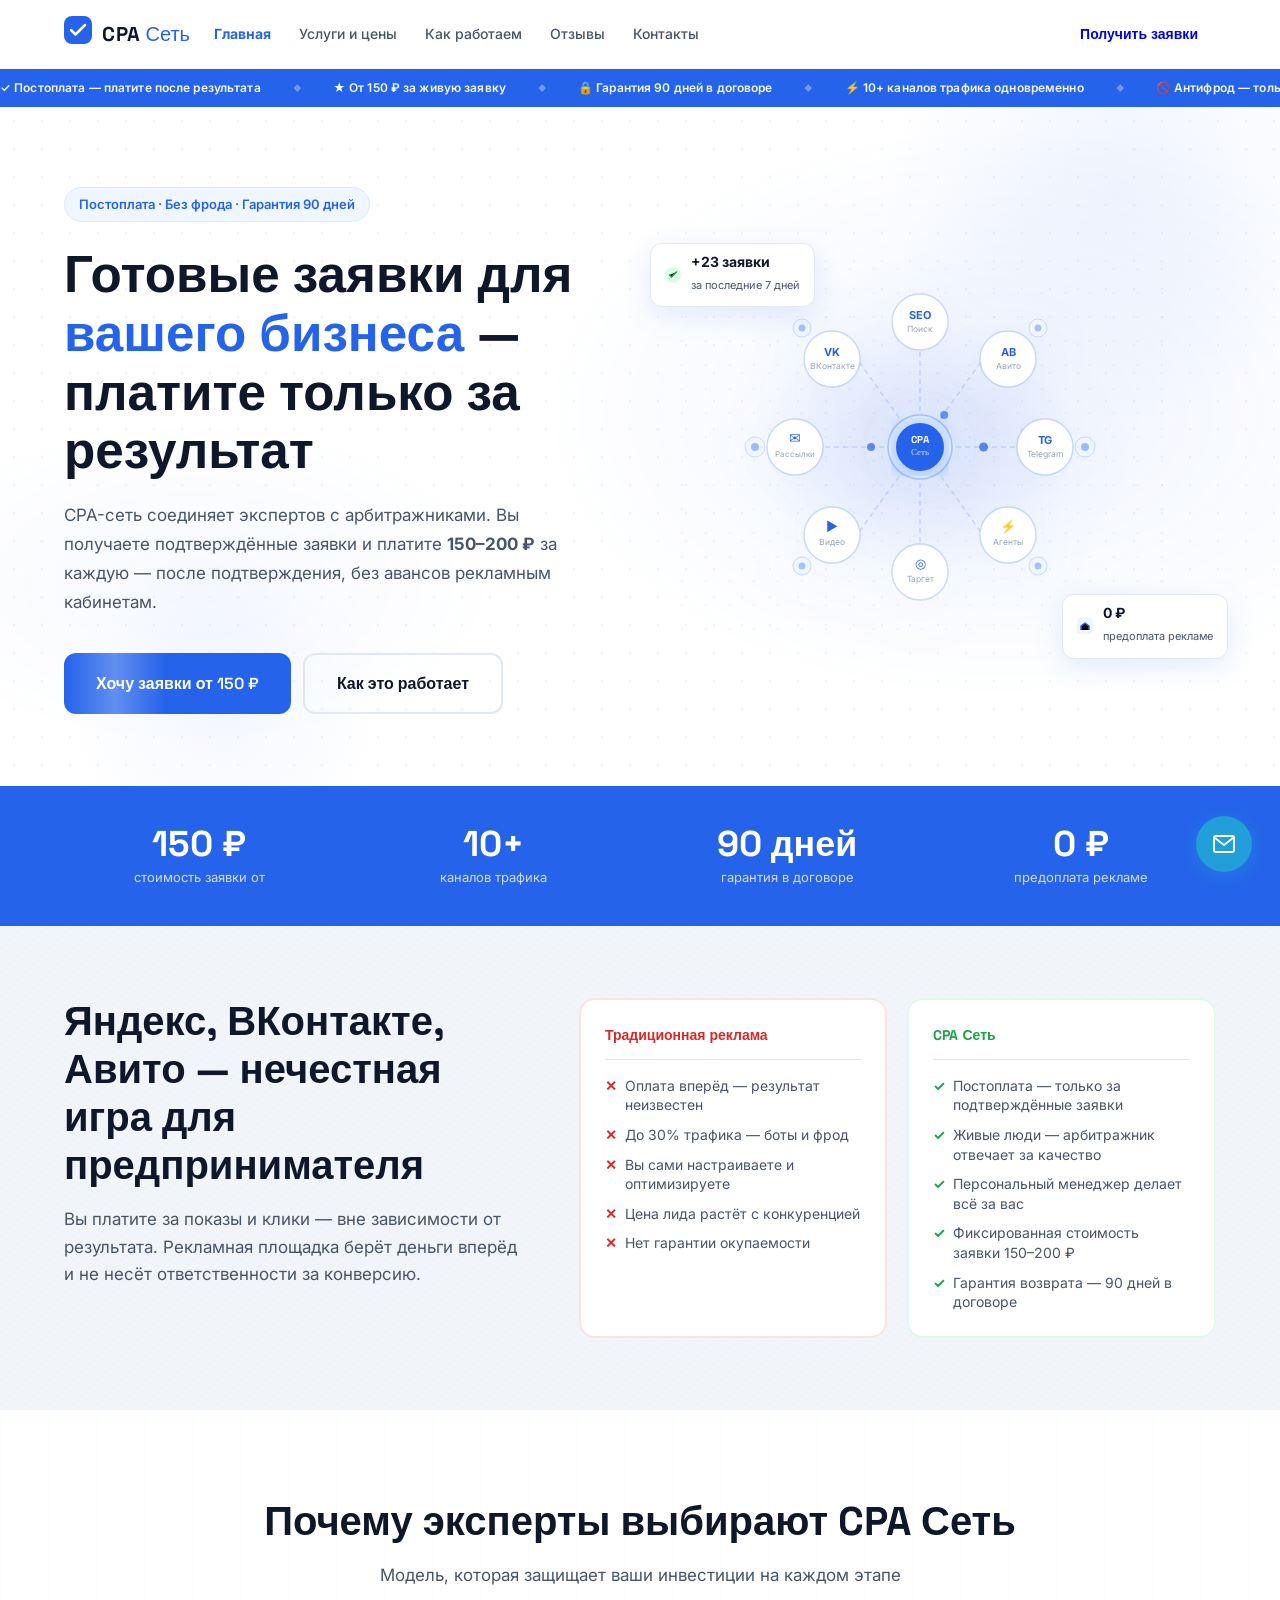
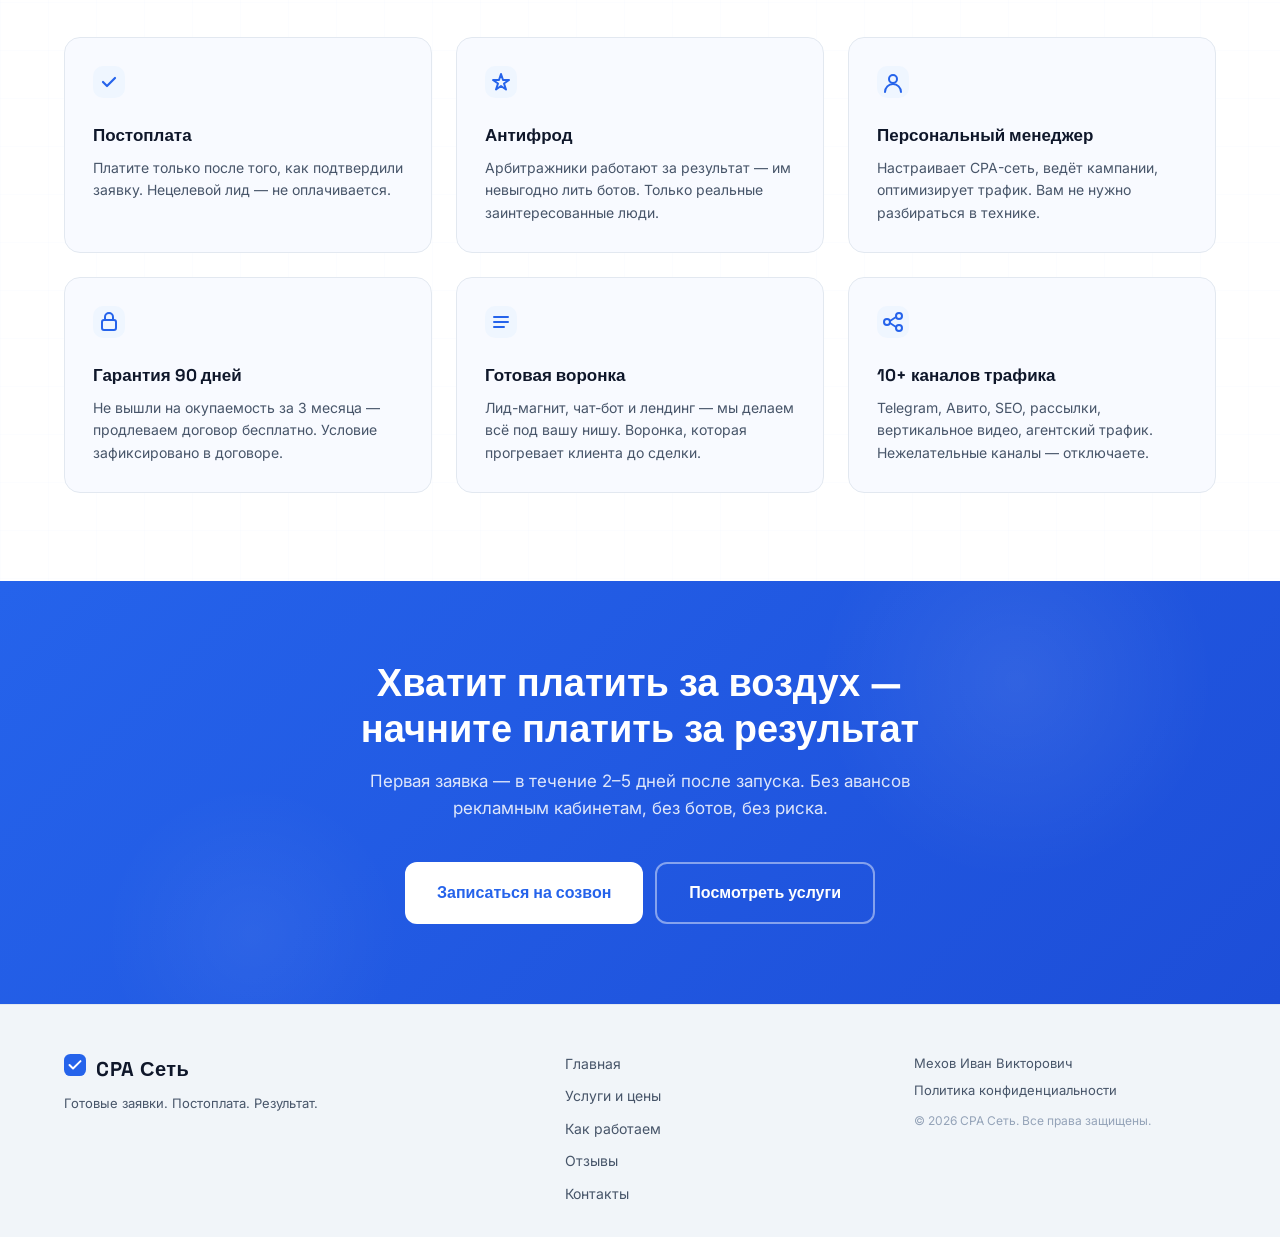
==== index.html @ 2f2e08d2 "Initial commit: mekhov-cpa landing page Co-Authored-By: Claude Sonnet 5 <noreply@anthropic.com>" ====
<!DOCTYPE html>
<html lang="ru">
<head>
  <meta charset="UTF-8">
  <meta name="viewport" content="width=device-width, initial-scale=1.0">
  <title>CPA Сеть — готовые заявки для экспертов. Постоплата</title>
  <meta name="description" content="CPA-сеть для экспертов-предпринимателей. Готовые заявки от 150 ₽, постоплата, гарантия 90 дней. Без авансов рекламным кабинетам, без ботов.">
  <link rel="preconnect" href="https://fonts.googleapis.com">
  <link rel="preconnect" href="https://fonts.gstatic.com" crossorigin>
  <link href="https://fonts.googleapis.com/css2?family=Inter:wght@400;500;600;700;800&family=Space+Grotesk:wght@500;600;700;800&display=swap" rel="stylesheet">
  <link rel="stylesheet" href="styles.css">
</head>
<body>

<!-- ===== HEADER ===== -->
<header class="header" id="header">
  <div class="container header__inner">
    <a href="index.html" class="logo">
      <span class="logo__icon">
        <svg width="28" height="28" viewBox="0 0 28 28" fill="none"><rect width="28" height="28" rx="8" fill="#2563EB"/><path d="M7 14l4.5 4.5L21 9" stroke="#fff" stroke-width="2.5" stroke-linecap="round" stroke-linejoin="round"/></svg>
      </span>
      <span class="logo__text">CPA<span class="logo__suffix"> Сеть</span></span>
    </a>
    <nav class="nav" id="nav">
      <a href="index.html" aria-current="page">Главная</a>
      <a href="services.html">Услуги и цены</a>
      <a href="how.html">Как работаем</a>
      <a href="reviews.html">Отзывы</a>
      <a href="contact.html">Контакты</a>
    </nav>
    <div class="header__right">
      <a href="contact.html" class="btn btn--sm">Получить заявки</a>
    </div>
    <button class="burger" id="burger" aria-label="Меню">
      <span></span><span></span><span></span>
    </button>
  </div>
</header>

<!-- ===== TICKER ===== -->
<div class="ticker-wrap" aria-hidden="true">
  <div class="ticker-track">
    <div class="ticker-items" id="tickerItems">
      <span>✓&nbsp;Постоплата — платите после результата</span>
      <span class="ticker-dot">◆</span>
      <span>★&nbsp;От 150 ₽ за живую заявку</span>
      <span class="ticker-dot">◆</span>
      <span>🔒&nbsp;Гарантия 90 дней в договоре</span>
      <span class="ticker-dot">◆</span>
      <span>⚡&nbsp;10+ каналов трафика одновременно</span>
      <span class="ticker-dot">◆</span>
      <span>🚫&nbsp;Антифрод — только живые люди</span>
      <span class="ticker-dot">◆</span>
      <span>📊&nbsp;Встроенная CRM-система</span>
      <span class="ticker-dot">◆</span>
      <span>👤&nbsp;Персональный менеджер включён</span>
      <span class="ticker-dot">◆</span>
      <span>✓&nbsp;Постоплата — платите после результата</span>
      <span class="ticker-dot">◆</span>
      <span>★&nbsp;От 150 ₽ за живую заявку</span>
      <span class="ticker-dot">◆</span>
      <span>🔒&nbsp;Гарантия 90 дней в договоре</span>
      <span class="ticker-dot">◆</span>
      <span>⚡&nbsp;10+ каналов трафика одновременно</span>
      <span class="ticker-dot">◆</span>
      <span>🚫&nbsp;Антифрод — только живые люди</span>
      <span class="ticker-dot">◆</span>
      <span>📊&nbsp;Встроенная CRM-система</span>
      <span class="ticker-dot">◆</span>
      <span>👤&nbsp;Персональный менеджер включён</span>
      <span class="ticker-dot">◆</span>
    </div>
  </div>
</div>

<!-- ===== HERO ===== -->
<section class="hero" id="hero">
  <div class="container hero__inner">
    <div class="hero__content">
      <div class="hero__badge">Постоплата · Без фрода · Гарантия 90 дней</div>
      <h1 class="hero__title">Готовые заявки для<br><span class="accent">вашего бизнеса</span> —<br>платите только за результат</h1>
      <p class="hero__desc">CPA-сеть соединяет экспертов с арбитражниками. Вы получаете подтверждённые заявки и платите <strong>150–200 ₽</strong> за каждую — после подтверждения, без авансов рекламным кабинетам.</p>
      <div class="hero__cta">
        <a href="contact.html" class="btn btn--lg btn--primary">Хочу заявки от 150 ₽</a>
        <a href="how.html" class="btn btn--ghost btn--lg">Как это работает</a>
      </div>
    </div>

    <!-- ABSTRACT NETWORK ILLUSTRATION -->
    <div class="hero__art-wrap">
      <div class="hero-float hero-float--tl">
        <svg width="16" height="16" viewBox="0 0 16 16"><circle cx="8" cy="8" r="8" fill="#dcfce7"/><path d="M4.5 8l2 2 5-5" stroke="#16a34a" stroke-width="1.6" stroke-linecap="round" stroke-linejoin="round"/></svg>
        <div><strong>+23 заявки</strong><span>за последние 7 дней</span></div>
      </div>
      <div class="hero-float hero-float--br">
        <svg width="16" height="16" viewBox="0 0 16 16"><rect width="16" height="16" rx="4" fill="#eff6ff"/><path d="M4 12V8l4-3 4 3v4" stroke="#2563EB" stroke-width="1.5" stroke-linejoin="round"/></svg>
        <div><strong>0 ₽</strong><span>предоплата рекламе</span></div>
      </div>
      <!-- Network SVG -->
      <svg class="art-network" viewBox="0 0 500 380" fill="none" xmlns="http://www.w3.org/2000/svg">
        <defs>
          <pattern id="dotgrid" x="0" y="0" width="24" height="24" patternUnits="userSpaceOnUse">
            <circle cx="12" cy="12" r="1.1" fill="#2563EB" fill-opacity="0.07"/>
          </pattern>
          <radialGradient id="hubglow" cx="50%" cy="50%" r="50%">
            <stop offset="0%" stop-color="#2563EB" stop-opacity="0.13"/>
            <stop offset="100%" stop-color="#2563EB" stop-opacity="0"/>
          </radialGradient>
          <filter id="shadow-hub">
            <feDropShadow dx="0" dy="4" stdDeviation="12" flood-color="#2563EB" flood-opacity="0.35"/>
          </filter>
        </defs>

        <!-- Background dot grid -->
        <rect width="500" height="380" fill="url(#dotgrid)"/>

        <!-- Glow blob behind hub -->
        <ellipse cx="250" cy="190" rx="160" ry="130" fill="url(#hubglow)"/>

        <!-- ─── OUTER FAINT DOTS (client businesses) ─── -->
        <circle cx="415" cy="190" r="10" fill="#eff6ff" stroke="#2563EB" stroke-opacity="0.2" stroke-width="1"/>
        <circle cx="415" cy="190" r="4" fill="#2563EB" fill-opacity="0.4"/>
        <circle cx="368" cy="71" r="9" fill="#eff6ff" stroke="#2563EB" stroke-opacity="0.2" stroke-width="1"/>
        <circle cx="368" cy="71" r="3.5" fill="#2563EB" fill-opacity="0.35"/>
        <circle cx="368" cy="309" r="9" fill="#eff6ff" stroke="#2563EB" stroke-opacity="0.2" stroke-width="1"/>
        <circle cx="368" cy="309" r="3.5" fill="#2563EB" fill-opacity="0.35"/>
        <circle cx="85" cy="190" r="10" fill="#eff6ff" stroke="#2563EB" stroke-opacity="0.2" stroke-width="1"/>
        <circle cx="85" cy="190" r="4" fill="#2563EB" fill-opacity="0.4"/>
        <circle cx="132" cy="71" r="9" fill="#eff6ff" stroke="#2563EB" stroke-opacity="0.2" stroke-width="1"/>
        <circle cx="132" cy="71" r="3.5" fill="#2563EB" fill-opacity="0.35"/>
        <circle cx="132" cy="309" r="9" fill="#eff6ff" stroke="#2563EB" stroke-opacity="0.2" stroke-width="1"/>
        <circle cx="132" cy="309" r="3.5" fill="#2563EB" fill-opacity="0.35"/>

        <!-- ─── OUTER-TO-CHANNEL lines (thin, dashed) ─── -->
        <line x1="375" y1="190" x2="415" y2="190" stroke="#2563EB" stroke-opacity="0.1" stroke-width="1" stroke-dasharray="3 5"/>
        <line x1="338" y1="102" x2="368" y2="71" stroke="#2563EB" stroke-opacity="0.1" stroke-width="1" stroke-dasharray="3 5"/>
        <line x1="338" y1="278" x2="368" y2="309" stroke="#2563EB" stroke-opacity="0.1" stroke-width="1" stroke-dasharray="3 5"/>
        <line x1="125" y1="190" x2="85" y2="190" stroke="#2563EB" stroke-opacity="0.1" stroke-width="1" stroke-dasharray="3 5"/>
        <line x1="162" y1="102" x2="132" y2="71" stroke="#2563EB" stroke-opacity="0.1" stroke-width="1" stroke-dasharray="3 5"/>
        <line x1="162" y1="278" x2="132" y2="309" stroke="#2563EB" stroke-opacity="0.1" stroke-width="1" stroke-dasharray="3 5"/>

        <!-- ─── HUB-TO-CHANNEL connection lines ─── -->
        <line x1="250" y1="190" x2="345" y2="190" stroke="#2563EB" stroke-opacity="0.18" stroke-width="1.5" stroke-dasharray="5 4"/>
        <line x1="250" y1="190" x2="313" y2="102" stroke="#2563EB" stroke-opacity="0.18" stroke-width="1.5" stroke-dasharray="5 4"/>
        <line x1="250" y1="190" x2="250" y2="65" stroke="#2563EB" stroke-opacity="0.18" stroke-width="1.5" stroke-dasharray="5 4"/>
        <line x1="250" y1="190" x2="187" y2="102" stroke="#2563EB" stroke-opacity="0.18" stroke-width="1.5" stroke-dasharray="5 4"/>
        <line x1="250" y1="190" x2="155" y2="190" stroke="#2563EB" stroke-opacity="0.18" stroke-width="1.5" stroke-dasharray="5 4"/>
        <line x1="250" y1="190" x2="187" y2="278" stroke="#2563EB" stroke-opacity="0.18" stroke-width="1.5" stroke-dasharray="5 4"/>
        <line x1="250" y1="190" x2="250" y2="315" stroke="#2563EB" stroke-opacity="0.18" stroke-width="1.5" stroke-dasharray="5 4"/>
        <line x1="250" y1="190" x2="313" y2="278" stroke="#2563EB" stroke-opacity="0.18" stroke-width="1.5" stroke-dasharray="5 4"/>

        <!-- ─── CHANNEL NODES (r=28 circles) ─── -->
        <!-- Telegram (right) -->
        <circle cx="375" cy="190" r="28" fill="#fff" stroke="#2563EB" stroke-opacity="0.22" stroke-width="1.5"/>
        <text x="375" y="187" text-anchor="middle" fill="#2563EB" font-size="11" font-family="Inter" font-weight="700" letter-spacing="-0.3">TG</text>
        <text x="375" y="200" text-anchor="middle" fill="#94a3b8" font-size="8.5" font-family="Inter">Telegram</text>

        <!-- Авито (upper-right) -->
        <circle cx="338" cy="102" r="28" fill="#fff" stroke="#2563EB" stroke-opacity="0.22" stroke-width="1.5"/>
        <text x="338" y="99" text-anchor="middle" fill="#2563EB" font-size="11" font-family="Inter" font-weight="700">АВ</text>
        <text x="338" y="112" text-anchor="middle" fill="#94a3b8" font-size="8.5" font-family="Inter">Авито</text>

        <!-- SEO (top) -->
        <circle cx="250" cy="65" r="28" fill="#fff" stroke="#2563EB" stroke-opacity="0.22" stroke-width="1.5"/>
        <text x="250" y="62" text-anchor="middle" fill="#2563EB" font-size="11" font-family="Inter" font-weight="700">SEO</text>
        <text x="250" y="75" text-anchor="middle" fill="#94a3b8" font-size="8.5" font-family="Inter">Поиск</text>

        <!-- ВКонтакте (upper-left) -->
        <circle cx="162" cy="102" r="28" fill="#fff" stroke="#2563EB" stroke-opacity="0.22" stroke-width="1.5"/>
        <text x="162" y="99" text-anchor="middle" fill="#2563EB" font-size="11" font-family="Inter" font-weight="700">VK</text>
        <text x="162" y="112" text-anchor="middle" fill="#94a3b8" font-size="8.5" font-family="Inter">ВКонтакте</text>

        <!-- Рассылки (left) -->
        <circle cx="125" cy="190" r="28" fill="#fff" stroke="#2563EB" stroke-opacity="0.22" stroke-width="1.5"/>
        <text x="125" y="186" text-anchor="middle" fill="#2563EB" font-size="14" font-family="Inter">✉</text>
        <text x="125" y="200" text-anchor="middle" fill="#94a3b8" font-size="8" font-family="Inter">Рассылки</text>

        <!-- Видео (lower-left) -->
        <circle cx="162" cy="278" r="28" fill="#fff" stroke="#2563EB" stroke-opacity="0.22" stroke-width="1.5"/>
        <text x="162" y="274" text-anchor="middle" fill="#2563EB" font-size="13" font-family="Inter">▶</text>
        <text x="162" y="288" text-anchor="middle" fill="#94a3b8" font-size="8.5" font-family="Inter">Видео</text>

        <!-- Таргет (bottom) -->
        <circle cx="250" cy="315" r="28" fill="#fff" stroke="#2563EB" stroke-opacity="0.22" stroke-width="1.5"/>
        <text x="250" y="311" text-anchor="middle" fill="#2563EB" font-size="13" font-family="Inter">◎</text>
        <text x="250" y="325" text-anchor="middle" fill="#94a3b8" font-size="8.5" font-family="Inter">Таргет</text>

        <!-- Агенты (lower-right) -->
        <circle cx="338" cy="278" r="28" fill="#fff" stroke="#2563EB" stroke-opacity="0.22" stroke-width="1.5"/>
        <text x="338" y="274" text-anchor="middle" fill="#2563EB" font-size="13" font-family="Inter">⚡</text>
        <text x="338" y="288" text-anchor="middle" fill="#94a3b8" font-size="8.5" font-family="Inter">Агенты</text>

        <!-- ─── ANIMATED FLOW DOTS ─── -->
        <circle r="4.5" fill="#2563EB" fill-opacity="0.75">
          <animateMotion dur="3s" repeatCount="indefinite" path="M250,190 L347,190"/>
        </circle>
        <circle r="4" fill="#2563EB" fill-opacity="0.65">
          <animateMotion dur="3.4s" repeatCount="indefinite" begin="0.7s" path="M250,190 L315,104"/>
        </circle>
        <circle r="4" fill="#2563EB" fill-opacity="0.6">
          <animateMotion dur="2.8s" repeatCount="indefinite" begin="1.4s" path="M250,190 L250,67"/>
        </circle>
        <circle r="4" fill="#2563EB" fill-opacity="0.7">
          <animateMotion dur="3.1s" repeatCount="indefinite" begin="0.4s" path="M250,190 L153,190"/>
        </circle>
        <circle r="4" fill="#2563EB" fill-opacity="0.65">
          <animateMotion dur="3.6s" repeatCount="indefinite" begin="1.9s" path="M250,190 L315,276"/>
        </circle>

        <!-- ─── CENTER HUB with pulse rings ─── -->
        <circle cx="250" cy="190" r="58" fill="none" stroke="#2563EB" stroke-opacity="0.05" stroke-width="1.5">
          <animate attributeName="r" values="58;72;58" dur="3.5s" repeatCount="indefinite"/>
          <animate attributeName="stroke-opacity" values="0.05;0;0.05" dur="3.5s" repeatCount="indefinite"/>
        </circle>
        <circle cx="250" cy="190" r="44" fill="none" stroke="#2563EB" stroke-opacity="0.09" stroke-width="1.5">
          <animate attributeName="r" values="44;58;44" dur="3.5s" begin="0.5s" repeatCount="indefinite"/>
          <animate attributeName="stroke-opacity" values="0.09;0;0.09" dur="3.5s" begin="0.5s" repeatCount="indefinite"/>
        </circle>
        <circle cx="250" cy="190" r="32" fill="#dbeafe" stroke="#2563EB" stroke-opacity="0.3" stroke-width="1.5"/>
        <circle cx="250" cy="190" r="24" fill="#2563EB" filter="url(#shadow-hub)"/>
        <text x="250" y="186" text-anchor="middle" fill="#fff" font-size="10" font-family="Space Grotesk" font-weight="800" letter-spacing="0.3">CPA</text>
        <text x="250" y="198" text-anchor="middle" fill="rgba(255,255,255,0.82)" font-size="9" font-family="Space Grotesk">Сеть</text>
      </svg>
    </div>
  </div>
</section>

<!-- ===== METRICS BAR ===== -->
<div class="metrics-bar">
  <div class="container metrics-bar__grid">
    <div class="metrics-bar__item">
      <div class="metrics-bar__num"><span data-target="150">0</span> ₽</div>
      <div class="metrics-bar__label">стоимость заявки от</div>
    </div>
    <div class="metrics-bar__item">
      <div class="metrics-bar__num"><span data-target="10">0</span>+</div>
      <div class="metrics-bar__label">каналов трафика</div>
    </div>
    <div class="metrics-bar__item">
      <div class="metrics-bar__num"><span data-target="90">0</span> дней</div>
      <div class="metrics-bar__label">гарантия в договоре</div>
    </div>
    <div class="metrics-bar__item">
      <div class="metrics-bar__num">0 ₽</div>
      <div class="metrics-bar__label">предоплата рекламе</div>
    </div>
  </div>
</div>

<!-- ===== ПРОБЛЕМА ===== -->
<section class="problem">
  <div class="container">
    <div class="problem__inner">
      <div class="problem__left">
        <h2 class="section-title">Яндекс, ВКонтакте, Авито — нечестная игра для предпринимателя</h2>
        <p class="section-sub">Вы платите за показы и клики — вне зависимости от результата. Рекламная площадка берёт деньги вперёд и не несёт ответственности за конверсию.</p>
      </div>
      <div class="problem__cards">
        <div class="problem-card problem-card--bad">
          <div class="problem-card__label">Традиционная реклама</div>
          <ul class="problem-list">
            <li><span class="x">✕</span> Оплата вперёд — результат неизвестен</li>
            <li><span class="x">✕</span> До 30% трафика — боты и фрод</li>
            <li><span class="x">✕</span> Вы сами настраиваете и оптимизируете</li>
            <li><span class="x">✕</span> Цена лида растёт с конкуренцией</li>
            <li><span class="x">✕</span> Нет гарантии окупаемости</li>
          </ul>
        </div>
        <div class="problem-card problem-card--good">
          <div class="problem-card__label">CPA Сеть</div>
          <ul class="problem-list">
            <li><span class="check">✓</span> Постоплата — только за подтверждённые заявки</li>
            <li><span class="check">✓</span> Живые люди — арбитражник отвечает за качество</li>
            <li><span class="check">✓</span> Персональный менеджер делает всё за вас</li>
            <li><span class="check">✓</span> Фиксированная стоимость заявки 150–200 ₽</li>
            <li><span class="check">✓</span> Гарантия возврата — 90 дней в договоре</li>
          </ul>
        </div>
      </div>
    </div>
  </div>
</section>

<!-- ===== ПРЕИМУЩЕСТВА ===== -->
<section class="advantages" id="advantages">
  <div class="container">
    <h2 class="section-title section-title--center">Почему эксперты выбирают CPA Сеть</h2>
    <p class="section-sub section-sub--center">Модель, которая защищает ваши инвестиции на каждом этапе</p>
    <div class="adv-grid">
      <div class="adv">
        <div class="adv__icon"><svg width="32" height="32" viewBox="0 0 32 32" fill="none"><rect width="32" height="32" rx="10" fill="#eff6ff"/><path d="M10 16l4 4 8-8" stroke="#2563EB" stroke-width="2.2" stroke-linecap="round" stroke-linejoin="round"/></svg></div>
        <h3 class="adv__title">Постоплата</h3>
        <p class="adv__desc">Платите только после того, как подтвердили заявку. Нецелевой лид — не оплачивается.</p>
      </div>
      <div class="adv">
        <div class="adv__icon"><svg width="32" height="32" viewBox="0 0 32 32" fill="none"><rect width="32" height="32" rx="10" fill="#eff6ff"/><path d="M16 8l2 6h6l-5 3.5 2 6L16 20l-5 3.5 2-6L8 14h6l2-6z" stroke="#2563EB" stroke-width="2" stroke-linejoin="round"/></svg></div>
        <h3 class="adv__title">Антифрод</h3>
        <p class="adv__desc">Арбитражники работают за результат — им невыгодно лить ботов. Только реальные заинтересованные люди.</p>
      </div>
      <div class="adv">
        <div class="adv__icon"><svg width="32" height="32" viewBox="0 0 32 32" fill="none"><rect width="32" height="32" rx="10" fill="#eff6ff"/><circle cx="16" cy="13" r="4" stroke="#2563EB" stroke-width="2"/><path d="M8 26c0-4.4 3.6-8 8-8s8 3.6 8 8" stroke="#2563EB" stroke-width="2" stroke-linecap="round"/></svg></div>
        <h3 class="adv__title">Персональный менеджер</h3>
        <p class="adv__desc">Настраивает CPA-сеть, ведёт кампании, оптимизирует трафик. Вам не нужно разбираться в технике.</p>
      </div>
      <div class="adv">
        <div class="adv__icon"><svg width="32" height="32" viewBox="0 0 32 32" fill="none"><rect width="32" height="32" rx="10" fill="#eff6ff"/><rect x="9" y="14" width="14" height="10" rx="2" stroke="#2563EB" stroke-width="2"/><path d="M12 14v-3a4 4 0 018 0v3" stroke="#2563EB" stroke-width="2" stroke-linecap="round"/></svg></div>
        <h3 class="adv__title">Гарантия 90 дней</h3>
        <p class="adv__desc">Не вышли на окупаемость за 3 месяца — продлеваем договор бесплатно. Условие зафиксировано в договоре.</p>
      </div>
      <div class="adv">
        <div class="adv__icon"><svg width="32" height="32" viewBox="0 0 32 32" fill="none"><rect width="32" height="32" rx="10" fill="#eff6ff"/><path d="M9 16h14M9 11h14M9 21h10" stroke="#2563EB" stroke-width="2" stroke-linecap="round"/></svg></div>
        <h3 class="adv__title">Готовая воронка</h3>
        <p class="adv__desc">Лид-магнит, чат-бот и лендинг — мы делаем всё под вашу нишу. Воронка, которая прогревает клиента до сделки.</p>
      </div>
      <div class="adv">
        <div class="adv__icon"><svg width="32" height="32" viewBox="0 0 32 32" fill="none"><rect width="32" height="32" rx="10" fill="#eff6ff"/><circle cx="10" cy="16" r="3" stroke="#2563EB" stroke-width="2"/><circle cx="22" cy="10" r="3" stroke="#2563EB" stroke-width="2"/><circle cx="22" cy="22" r="3" stroke="#2563EB" stroke-width="2"/><path d="M13 15l6-4M13 17l6 4" stroke="#2563EB" stroke-width="1.8"/></svg></div>
        <h3 class="adv__title">10+ каналов трафика</h3>
        <p class="adv__desc">Telegram, Авито, SEO, рассылки, вертикальное видео, агентский трафик. Нежелательные каналы — отключаете.</p>
      </div>
    </div>
  </div>
</section>

<!-- ===== CTA BANNER ===== -->
<section class="cta-banner">
  <div class="container cta-banner__inner">
    <div class="cta-banner__title">Хватит платить за воздух —<br>начните платить за результат</div>
    <p class="cta-banner__desc">Первая заявка — в течение 2–5 дней после запуска. Без авансов рекламным кабинетам, без ботов, без риска.</p>
    <div class="cta-banner__btns">
      <a href="contact.html" class="btn btn--lg btn--white">Записаться на созвон</a>
      <a href="services.html" class="btn btn--lg btn--ghost-white">Посмотреть услуги</a>
    </div>
  </div>
</section>

<!-- ===== FOOTER ===== -->
<footer class="footer">
  <div class="container footer__inner">
    <div class="footer__logo">
      <a href="index.html" class="logo">
        <span class="logo__icon"><svg width="22" height="22" viewBox="0 0 28 28" fill="none"><rect width="28" height="28" rx="8" fill="#2563EB"/><path d="M7 14l4.5 4.5L21 9" stroke="#fff" stroke-width="2.5" stroke-linecap="round" stroke-linejoin="round"/></svg></span>
        <span class="logo__text">CPA Сеть</span>
      </a>
      <p class="footer__tagline">Готовые заявки. Постоплата. Результат.</p>
    </div>
    <nav class="footer__nav">
      <a href="index.html">Главная</a>
      <a href="services.html">Услуги и цены</a>
      <a href="how.html">Как работаем</a>
      <a href="reviews.html">Отзывы</a>
      <a href="contact.html">Контакты</a>
    </nav>
    <div class="footer__legal">
      <p>Мехов Иван Викторович</p>
      <p><a href="#">Политика конфиденциальности</a></p>
      <p class="footer__copy">© <span id="year"></span> CPA Сеть. Все права защищены.</p>
    </div>
  </div>
</footer>

<a href="mailto:mexov.i@mail.ru" class="fab" title="Написать на почту"><svg width="24" height="24" viewBox="0 0 24 24" fill="none"><path d="M2 5.5A1.5 1.5 0 013.5 4h17A1.5 1.5 0 0122 5.5v13A1.5 1.5 0 0120.5 20h-17A1.5 1.5 0 012 18.5v-13z" stroke="#fff" stroke-width="1.8" stroke-linejoin="round"/><path d="M3 6l9 7 9-7" stroke="#fff" stroke-width="1.8" stroke-linecap="round" stroke-linejoin="round"/></svg></a>

<script src="script.js"></script>
</body>
</html>
---- styles.css ----
/* ===== RESET & BASE ===== */
*, *::before, *::after { box-sizing: border-box; margin: 0; padding: 0; }
html { scroll-behavior: smooth; }
body {
  font-family: 'Inter', sans-serif;
  font-size: 16px;
  line-height: 1.6;
  color: #0f172a;
  background: #fff;
  -webkit-font-smoothing: antialiased;
  overflow-x: hidden;
}
img, svg { max-width: 100%; }

/* ===== VARIABLES ===== */
:root {
  --accent: #2563EB;
  --accent-dark: #1d4ed8;
  --accent-light: #eff6ff;
  --accent-mid: #dbeafe;
  --bg: #ffffff;
  --bg-2: #f8faff;
  --bg-3: #f1f5f9;
  --text: #0f172a;
  --text-2: #475569;
  --text-3: #94a3b8;
  --border: #e2e8f0;
  --green: #16a34a;
  --green-light: #dcfce7;
  --radius: 16px;
  --radius-sm: 10px;
  --shadow: 0 4px 24px rgba(37,99,235,0.08);
  --shadow-lg: 0 8px 40px rgba(37,99,235,0.13);
}

/* ===== CONTAINER ===== */
.container {
  width: 100%;
  max-width: 1200px;
  margin: 0 auto;
  padding: 0 24px;
}

/* ===== BUTTONS ===== */
.btn {
  display: inline-flex;
  align-items: center;
  justify-content: center;
  gap: 8px;
  padding: 12px 24px;
  border-radius: 10px;
  font-family: 'Space Grotesk', sans-serif;
  font-weight: 600;
  font-size: 15px;
  cursor: pointer;
  text-decoration: none;
  border: none;
  transition: all .18s ease;
  white-space: nowrap;
  position: relative;
  overflow: hidden;
}
.btn--primary { background: var(--accent); color: #fff; }
.btn--primary:hover { background: var(--accent-dark); transform: translateY(-1px); box-shadow: 0 4px 16px rgba(37,99,235,0.35); }
.btn--outline { background: transparent; color: var(--accent); border: 2px solid var(--accent); }
.btn--outline:hover { background: var(--accent-light); }
.btn--ghost { background: transparent; color: var(--text); border: 2px solid var(--border); }
.btn--ghost:hover { border-color: var(--accent); color: var(--accent); }
.btn--lg { padding: 16px 32px; font-size: 16px; border-radius: 12px; }
.btn--sm { padding: 9px 18px; font-size: 14px; border-radius: 8px; }
.btn--full { width: 100%; }

/* ===== SECTION TITLES ===== */
.section-title {
  font-family: 'Space Grotesk', sans-serif;
  font-weight: 700;
  font-size: clamp(26px, 3.5vw, 40px);
  line-height: 1.2;
  color: var(--text);
  margin-bottom: 16px;
}
.section-title--center { text-align: center; }
.section-sub {
  font-size: 17px;
  color: var(--text-2);
  line-height: 1.6;
  max-width: 620px;
  margin-bottom: 48px;
}
.section-sub--center { text-align: center; margin-left: auto; margin-right: auto; }
.accent { color: var(--accent); }

/* ===== REVEAL ===== */
.reveal { opacity: 0; transform: translateY(24px); transition: opacity .5s ease, transform .5s ease; }
.reveal.is-visible { opacity: 1; transform: none; }

/* ===== HEADER ===== */
.header {
  position: sticky;
  top: 0;
  z-index: 100;
  background: rgba(255,255,255,0.95);
  backdrop-filter: blur(12px);
  border-bottom: 1px solid transparent;
  transition: border-color .2s, box-shadow .2s;
}
.header.scrolled {
  border-color: var(--border);
  box-shadow: 0 2px 16px rgba(0,0,0,0.06);
}
.header__inner {
  display: flex;
  align-items: center;
  gap: 24px;
  min-width: 0;
  height: 68px;
}

/* ===== LOGO ===== */
.logo {
  display: flex;
  align-items: center;
  gap: 10px;
  text-decoration: none;
  flex-shrink: 0;
}
.logo__text {
  font-family: 'Space Grotesk', sans-serif;
  font-weight: 700;
  font-size: 20px;
  color: var(--text);
  letter-spacing: 0.5px;
}
.logo__suffix { color: var(--accent); font-weight: 500; letter-spacing: 0; }

/* ===== NAV ===== */
.nav {
  display: flex;
  align-items: center;
  gap: 28px;
  flex: 1;
}
.nav a {
  font-size: 14px;
  font-weight: 500;
  color: var(--text-2);
  text-decoration: none;
  white-space: nowrap;
  transition: color .15s;
}
.nav a:hover { color: var(--accent); }
.header__right {
  display: flex;
  align-items: center;
  gap: 16px;
  margin-left: auto;
  flex-shrink: 0;
}
.header__phone {
  font-size: 14px;
  font-weight: 600;
  color: var(--text);
  text-decoration: none;
  white-space: nowrap;
}
.header__phone:hover { color: var(--accent); }

/* ===== BURGER ===== */
.burger {
  display: none;
  flex-direction: column;
  gap: 5px;
  background: none;
  border: none;
  cursor: pointer;
  padding: 4px;
  margin-left: auto;
}
.burger span {
  display: block;
  width: 24px;
  height: 2px;
  background: var(--text);
  border-radius: 2px;
  transition: transform .2s, opacity .2s;
}
.burger.is-open span:nth-child(1) { transform: translateY(7px) rotate(45deg); }
.burger.is-open span:nth-child(2) { opacity: 0; }
.burger.is-open span:nth-child(3) { transform: translateY(-7px) rotate(-45deg); }

/* ===== HERO ===== */
.hero {
  padding: 80px 0 72px;
  background: linear-gradient(135deg, #f8faff 0%, #fff 60%);
  position: relative;
  overflow: hidden;
}
.hero__inner {
  display: grid;
  grid-template-columns: 1fr 1fr;
  gap: 60px;
  align-items: center;
}
.hero__badge {
  display: inline-block;
  padding: 6px 14px;
  background: var(--accent-light);
  border: 1px solid var(--accent-mid);
  color: var(--accent);
  font-size: 13px;
  font-weight: 600;
  border-radius: 100px;
  margin-bottom: 24px;
}
.hero__title {
  font-family: 'Space Grotesk', sans-serif;
  font-size: clamp(32px, 4vw, 52px);
  font-weight: 700;
  line-height: 1.15;
  margin-bottom: 20px;
}
.hero__desc {
  font-size: 17px;
  color: var(--text-2);
  line-height: 1.7;
  margin-bottom: 36px;
  max-width: 520px;
}
.hero__cta { display: flex; gap: 12px; flex-wrap: wrap; }

/* ===== HERO CARD ===== */
.hero__card {
  background: #fff;
  border: 1px solid var(--border);
  border-radius: var(--radius);
  padding: 32px;
  box-shadow: var(--shadow-lg);
}
.stat-grid {
  display: grid;
  grid-template-columns: 1fr 1fr;
  gap: 24px;
  margin-bottom: 28px;
  padding-bottom: 28px;
  border-bottom: 1px solid var(--border);
}
.stat__num {
  font-family: 'Space Grotesk', sans-serif;
  font-size: 32px;
  font-weight: 700;
  color: var(--accent);
  line-height: 1;
  margin-bottom: 4px;
}
.stat__label { font-size: 13px; color: var(--text-2); }
.hero__model { display: flex; flex-direction: column; gap: 12px; }
.model-row {
  display: flex;
  align-items: flex-start;
  gap: 10px;
  font-size: 14px;
  color: var(--text-2);
  line-height: 1.4;
}
.model-row svg { flex-shrink: 0; margin-top: 1px; }

/* ===== PROBLEM ===== */
.problem {
  padding: 72px 0;
  background: var(--bg-3);
}
.problem__inner {
  display: grid;
  grid-template-columns: 1fr 1.4fr;
  gap: 60px;
  align-items: start;
}
.problem__left .section-title { margin-bottom: 16px; }
.problem__cards { display: grid; grid-template-columns: 1fr 1fr; gap: 20px; }
.problem-card {
  background: #fff;
  border-radius: var(--radius);
  padding: 24px;
  border: 2px solid transparent;
}
.problem-card--bad { border-color: #fee2e2; }
.problem-card--good { border-color: var(--green-light); }
.problem-card__label {
  font-family: 'Space Grotesk', sans-serif;
  font-weight: 700;
  font-size: 14px;
  margin-bottom: 16px;
  padding-bottom: 12px;
  border-bottom: 1px solid var(--border);
}
.problem-card--bad .problem-card__label { color: #dc2626; }
.problem-card--good .problem-card__label { color: var(--green); }
.problem-list { list-style: none; display: flex; flex-direction: column; gap: 10px; }
.problem-list li { font-size: 14px; color: var(--text-2); display: flex; align-items: flex-start; gap: 8px; line-height: 1.4; }
.problem-list .x { color: #dc2626; font-weight: 700; flex-shrink: 0; }
.problem-list .check { color: var(--green); font-weight: 700; flex-shrink: 0; }

/* ===== ADVANTAGES ===== */
.advantages { padding: 88px 0; }
.adv-grid {
  display: grid;
  grid-template-columns: repeat(3, 1fr);
  gap: 24px;
}
.adv {
  background: var(--bg-2);
  border: 1px solid var(--border);
  border-radius: var(--radius);
  padding: 28px;
  transition: box-shadow .2s, transform .2s;
}
.adv:hover { box-shadow: var(--shadow); transform: translateY(-2px); }
.adv__icon { margin-bottom: 16px; }
.adv__title {
  font-family: 'Space Grotesk', sans-serif;
  font-weight: 700;
  font-size: 17px;
  margin-bottom: 8px;
}
.adv__desc { font-size: 14px; color: var(--text-2); line-height: 1.6; }

/* ===== SERVICES ===== */
.services { padding: 0 0 88px; background: var(--bg-2); }
.services .container { padding-top: 72px; }
.services-grid {
  display: grid;
  grid-template-columns: repeat(3, 1fr);
  gap: 24px;
}
.service {
  background: #fff;
  border: 1px solid var(--border);
  border-radius: var(--radius);
  padding: 32px;
  display: flex;
  flex-direction: column;
  gap: 16px;
}
.service--featured {
  border-color: var(--accent);
  box-shadow: 0 0 0 3px rgba(37,99,235,0.1);
}
.service__tag {
  display: inline-block;
  padding: 4px 12px;
  background: var(--accent-light);
  color: var(--accent);
  font-size: 12px;
  font-weight: 700;
  border-radius: 100px;
  letter-spacing: 0.05em;
  text-transform: uppercase;
}
.service__title {
  font-family: 'Space Grotesk', sans-serif;
  font-weight: 700;
  font-size: 22px;
}
.service__desc { font-size: 14px; color: var(--text-2); line-height: 1.6; }
.service__list { list-style: none; display: flex; flex-direction: column; gap: 10px; flex: 1; }
.service__list li { display: flex; align-items: flex-start; gap: 8px; font-size: 14px; color: var(--text-2); line-height: 1.4; }
.service__list svg { flex-shrink: 0; margin-top: 1px; }
.service__price {
  font-family: 'Space Grotesk', sans-serif;
  font-size: 26px;
  font-weight: 700;
  color: var(--accent);
  padding-top: 8px;
}
.service__price span { font-size: 14px; font-weight: 500; color: var(--text-2); }

/* ===== PRICE ===== */
.price { padding: 88px 0; }
.price-wrap { max-width: 860px; margin: 0 auto; }
.price-table {
  width: 100%;
  border-collapse: collapse;
  border-radius: var(--radius);
  overflow: hidden;
  box-shadow: var(--shadow);
}
.price-table thead tr { background: var(--accent); }
.price-table th {
  padding: 16px 20px;
  text-align: left;
  color: #fff;
  font-family: 'Space Grotesk', sans-serif;
  font-weight: 600;
  font-size: 14px;
}
.price-table tbody tr { border-bottom: 1px solid var(--border); background: #fff; }
.price-table tbody tr:last-child { border: none; }
.price-table td { padding: 14px 20px; font-size: 14px; color: var(--text-2); }
.price-table td:first-child { color: var(--text); }
.price-val { font-weight: 700; color: var(--accent) !important; white-space: nowrap; }
.price-highlight td { background: var(--accent-light); }
.price-total td { background: #f0fdf4; }
.price-note {
  display: flex;
  align-items: flex-start;
  gap: 12px;
  margin-top: 20px;
  padding: 16px 20px;
  background: var(--accent-light);
  border-radius: var(--radius-sm);
  border: 1px solid var(--accent-mid);
  font-size: 14px;
  color: var(--text-2);
  line-height: 1.6;
}
.price-note svg { flex-shrink: 0; margin-top: 1px; }

/* ===== PROCESS ===== */
.process { padding: 88px 0; background: var(--bg-2); }
.steps-grid {
  display: grid;
  grid-template-columns: repeat(5, 1fr);
  gap: 16px;
  position: relative;
}
.steps-grid::before {
  content: '';
  position: absolute;
  top: 28px;
  left: 60px;
  right: 60px;
  height: 2px;
  background: linear-gradient(90deg, var(--accent), var(--accent-mid));
  z-index: 0;
}
.step {
  background: #fff;
  border: 1px solid var(--border);
  border-radius: var(--radius);
  padding: 24px 20px;
  position: relative;
  z-index: 1;
  text-align: center;
}
.step__num {
  display: inline-flex;
  align-items: center;
  justify-content: center;
  width: 44px;
  height: 44px;
  background: var(--accent);
  color: #fff;
  font-family: 'Space Grotesk', sans-serif;
  font-weight: 700;
  font-size: 14px;
  border-radius: 50%;
  margin: 0 auto 16px;
}
.step__title {
  font-family: 'Space Grotesk', sans-serif;
  font-weight: 700;
  font-size: 15px;
  margin-bottom: 8px;
}
.step__desc { font-size: 13px; color: var(--text-2); line-height: 1.5; }

/* ===== REVIEWS ===== */
.reviews { padding: 88px 0; }
.reviews-grid {
  display: grid;
  grid-template-columns: repeat(3, 1fr);
  gap: 24px;
}
.review {
  background: var(--bg-2);
  border: 1px solid var(--border);
  border-radius: var(--radius);
  padding: 28px;
  display: flex;
  flex-direction: column;
  gap: 16px;
}
.review__header { display: flex; align-items: center; gap: 12px; }
.review__avatar {
  width: 44px;
  height: 44px;
  border-radius: 50%;
  background: var(--accent);
  color: #fff;
  font-family: 'Space Grotesk', sans-serif;
  font-weight: 700;
  font-size: 14px;
  display: flex;
  align-items: center;
  justify-content: center;
  flex-shrink: 0;
}
.review__name { font-weight: 700; font-size: 15px; }
.review__role { font-size: 13px; color: var(--text-2); }
.review__stars { color: #f59e0b; font-size: 14px; margin-left: auto; }
.review__text { font-size: 14px; color: var(--text-2); line-height: 1.7; font-style: italic; flex: 1; }
.review__result {
  font-size: 13px;
  font-weight: 600;
  color: var(--green);
  background: var(--green-light);
  padding: 8px 12px;
  border-radius: 8px;
}

/* ===== FAQ ===== */
.faq { padding: 88px 0; background: var(--bg-2); }
.faq-list {
  max-width: 760px;
  margin: 0 auto;
  display: flex;
  flex-direction: column;
  gap: 12px;
}
.faq__item {
  background: #fff;
  border: 1px solid var(--border);
  border-radius: var(--radius-sm);
  overflow: hidden;
}
.faq__item[open] { border-color: var(--accent); }
.faq__question {
  display: flex;
  align-items: center;
  justify-content: space-between;
  gap: 16px;
  padding: 20px 24px;
  font-weight: 600;
  font-size: 15px;
  cursor: pointer;
  list-style: none;
  user-select: none;
}
.faq__question::-webkit-details-marker { display: none; }
.faq__arrow { flex-shrink: 0; transition: transform .2s; }
.faq__item[open] .faq__arrow { transform: rotate(180deg); }
.faq__answer {
  padding: 0 24px 20px;
  font-size: 15px;
  color: var(--text-2);
  line-height: 1.7;
}

/* ===== CONTACT ===== */
.contact { padding: 88px 0; }
.contact-inner {
  display: grid;
  grid-template-columns: 1fr 1fr;
  gap: 60px;
  align-items: start;
}
.contact-info .section-title { margin-bottom: 16px; }
.contact-cards { display: flex; flex-direction: column; gap: 12px; margin-top: 32px; }
.contact-card {
  display: flex;
  align-items: center;
  gap: 14px;
  padding: 16px 20px;
  background: var(--bg-2);
  border: 1px solid var(--border);
  border-radius: var(--radius-sm);
}
.contact-card svg { flex-shrink: 0; }
.contact-card__label { font-size: 12px; color: var(--text-3); margin-bottom: 2px; }
.contact-card__val { font-weight: 600; font-size: 15px; color: var(--text); text-decoration: none; }
.contact-card__val:hover { color: var(--accent); }

/* ===== FORM ===== */
.form-wrap {
  background: #fff;
  border: 1px solid var(--border);
  border-radius: var(--radius);
  padding: 36px;
  box-shadow: var(--shadow-lg);
}
.form__title {
  font-family: 'Space Grotesk', sans-serif;
  font-weight: 700;
  font-size: 22px;
  margin-bottom: 24px;
}
.form { display: flex; flex-direction: column; gap: 16px; }
.form__group { display: flex; flex-direction: column; gap: 6px; }
.form__label { font-size: 13px; font-weight: 600; color: var(--text); }
.form__input {
  padding: 12px 16px;
  border: 1.5px solid var(--border);
  border-radius: 10px;
  font-size: 15px;
  font-family: 'Inter', sans-serif;
  color: var(--text);
  background: var(--bg);
  transition: border-color .15s;
  outline: none;
  width: 100%;
}
.form__input:focus { border-color: var(--accent); }
.form__select { cursor: pointer; appearance: none; background-image: url("data:image/svg+xml,%3Csvg width='16' height='16' viewBox='0 0 16 16' fill='none' xmlns='http://www.w3.org/2000/svg'%3E%3Cpath d='M4 6l4 4 4-4' stroke='%2394a3b8' stroke-width='1.5' stroke-linecap='round' stroke-linejoin='round'/%3E%3C/svg%3E"); background-repeat: no-repeat; background-position: right 14px center; }
.form__textarea { resize: vertical; min-height: 90px; }
.form__note--ok {
  border-color: #bbf7d0;
  background: #f0fdf4;
  color: #15803d;
}
.form__note--ok a { color: #15803d; }

.form__note {
  margin: 14px 0 0;
  padding: 12px 14px;
  border: 1px solid #fecaca;
  border-radius: 12px;
  background: #fef2f2;
  font-size: 13px;
  line-height: 1.5;
  color: #b91c1c;
}
.form__note a { color: #b91c1c; font-weight: 600; text-decoration: underline; }

.form__privacy { font-size: 12px; color: var(--text-3); text-align: center; }
.form__privacy a { color: var(--text-2); }

/* ===== FOOTER ===== */
.footer {
  background: var(--bg-3);
  border-top: 1px solid var(--border);
  padding: 48px 0 32px;
}
.footer__inner {
  display: grid;
  grid-template-columns: 1.5fr 1fr 1fr;
  gap: 48px;
  align-items: start;
}
.footer__tagline { font-size: 13px; color: var(--text-2); margin-top: 8px; }
.footer__nav { display: flex; flex-direction: column; gap: 10px; }
.footer__nav a { font-size: 14px; color: var(--text-2); text-decoration: none; }
.footer__nav a:hover { color: var(--accent); }
.footer__legal { display: flex; flex-direction: column; gap: 6px; }
.footer__legal p { font-size: 13px; color: var(--text-2); }
.footer__legal a { color: var(--text-2); text-decoration: none; }
.footer__legal a:hover { color: var(--accent); }
.footer__copy { color: var(--text-3) !important; font-size: 12px !important; margin-top: 4px; }

/* ===== FAB ===== */
.fab {
  position: fixed;
  bottom: 28px;
  right: 28px;
  width: 56px;
  height: 56px;
  border-radius: 50%;
  background: #229ED9;
  display: flex;
  align-items: center;
  justify-content: center;
  box-shadow: 0 4px 20px rgba(34,158,217,0.45);
  z-index: 90;
  transition: transform .2s, box-shadow .2s;
}
.fab:hover { transform: scale(1.08); box-shadow: 0 6px 28px rgba(34,158,217,0.55); }

/* ===== MULTI-PAGE NAV ===== */
.nav a[aria-current="page"] {
  color: var(--accent);
  font-weight: 700;
}

/* ===== PAGE HERO (sub-pages) ===== */
.page-hero {
  padding: 80px 0 72px;
  background: linear-gradient(135deg, #f8faff 0%, #fff 60%);
  position: relative;
  overflow: hidden;
}
.page-hero::before {
  content: '';
  position: absolute;
  width: 480px; height: 480px;
  background: radial-gradient(circle, rgba(37,99,235,0.07) 0%, transparent 70%);
  top: -160px; right: -80px;
  animation: orb-drift 10s ease-in-out infinite;
  border-radius: 50%;
  pointer-events: none;
  z-index: 0;
}
.page-hero__inner {
  display: grid;
  grid-template-columns: 1fr 1fr;
  gap: 60px;
  align-items: center;
  position: relative;
  z-index: 1;
}
.page-hero__badge {
  display: inline-block;
  padding: 6px 14px;
  background: var(--accent-light);
  border: 1px solid var(--accent-mid);
  color: var(--accent);
  font-size: 13px;
  font-weight: 600;
  border-radius: 100px;
  margin-bottom: 24px;
}
.page-hero__title {
  font-family: 'Space Grotesk', sans-serif;
  font-size: clamp(28px, 3.5vw, 44px);
  font-weight: 700;
  line-height: 1.2;
  margin-bottom: 20px;
  color: var(--text);
}
.page-hero__desc {
  font-size: 17px;
  color: var(--text-2);
  line-height: 1.7;
  margin-bottom: 36px;
  max-width: 520px;
}
.page-hero__art {
  display: flex;
  align-items: center;
  justify-content: center;
}

/* ===== HERO ART WRAP (index) ===== */
.hero__art-wrap {
  position: relative;
}
.hero__art-wrap .hero-float--tl {
  top: -14px;
  left: -20px;
}
.hero__art-wrap .hero-float--br {
  bottom: -14px;
  right: -12px;
}

/* ===== ABSTRACT ILLUSTRATIONS ===== */
.art-network,
.art-flow,
.art-chart,
.art-connect {
  width: 100%;
  height: auto;
  max-width: 500px;
  filter: drop-shadow(0 8px 32px rgba(37,99,235,0.06));
}
.art-connect {
  max-width: 400px;
  margin: 28px 0;
}

/* ===== HTML FUNNEL (services page) ===== */
.funnel {
  width: 100%;
  max-width: 440px;
  margin: 0 auto;
  display: flex;
  flex-direction: column;
  align-items: center;
  gap: 12px;
}
.funnel__row {
  position: relative;
  width: 100%;
  border-radius: 14px;
  padding: 16px 22px;
  text-align: center;
  color: #fff;
  box-shadow: 0 8px 22px rgba(37,99,235,0.16);
}
.funnel__row--1 { width: 100%; background: linear-gradient(135deg, #dbeafe, #bfdbfe); color: #1e40af; }
.funnel__row--2 { width: 88%;  background: linear-gradient(135deg, #93c5fd, #60a5fa); }
.funnel__row--3 { width: 72%;  background: linear-gradient(135deg, #3b82f6, #2563EB); }
.funnel__row--4 { width: 56%;  background: linear-gradient(135deg, #1d4ed8, #1e40af); }
.funnel__row:not(:first-child)::before {
  content: '';
  position: absolute;
  top: -9px;
  left: 50%;
  transform: translateX(-50%);
  width: 0; height: 0;
  border-left: 7px solid transparent;
  border-right: 7px solid transparent;
  border-top: 7px solid #cbd5e1;
}
.funnel__main {
  display: flex;
  align-items: center;
  justify-content: center;
  gap: 8px;
  flex-wrap: wrap;
}
.funnel__label {
  font-family: 'Space Grotesk', sans-serif;
  font-weight: 700;
  font-size: 16px;
  line-height: 1.25;
}
.funnel__pct {
  font-family: 'Space Grotesk', sans-serif;
  font-weight: 700;
  font-size: 12px;
  padding: 2px 9px;
  border-radius: 100px;
  background: rgba(255,255,255,0.22);
  white-space: nowrap;
}
.funnel__row--1 .funnel__pct { background: #fff; color: #1d4ed8; }
.funnel__sub {
  font-size: 12px;
  opacity: 0.92;
  margin-top: 4px;
  line-height: 1.4;
}
.funnel__base {
  margin-top: 4px;
  font-family: 'Space Grotesk', sans-serif;
  font-weight: 700;
  font-size: 13px;
  letter-spacing: 0.3px;
  color: #fff;
  background: #1d4ed8;
  padding: 11px 22px;
  border-radius: 100px;
  box-shadow: 0 8px 22px rgba(29,78,216,0.28);
  text-align: center;
}

/* ===== METRICS BAR ===== */
.metrics-bar {
  background: var(--accent);
  padding: 40px 0;
}
.metrics-bar__grid {
  display: grid;
  grid-template-columns: repeat(4, 1fr);
  gap: 24px;
  text-align: center;
}
.metrics-bar__num {
  font-family: 'Space Grotesk', sans-serif;
  font-size: clamp(26px, 2.8vw, 40px);
  font-weight: 800;
  color: #fff;
  line-height: 1;
  margin-bottom: 6px;
}
.metrics-bar__label {
  font-size: 13px;
  color: rgba(255,255,255,0.78);
  line-height: 1.4;
}

/* ===== CTA BANNER ===== */
.cta-banner {
  background: linear-gradient(135deg, var(--accent) 0%, #1d4ed8 100%);
  padding: 80px 0;
  position: relative;
  overflow: hidden;
}
.cta-banner::before {
  content: '';
  position: absolute;
  width: 400px; height: 400px;
  background: radial-gradient(circle, rgba(255,255,255,0.08) 0%, transparent 70%);
  top: -100px; right: 5%;
  border-radius: 50%;
  pointer-events: none;
}
.cta-banner::after {
  content: '';
  position: absolute;
  width: 300px; height: 300px;
  background: radial-gradient(circle, rgba(255,255,255,0.05) 0%, transparent 70%);
  bottom: -80px; left: 8%;
  border-radius: 50%;
  pointer-events: none;
}
.cta-banner__inner {
  text-align: center;
  position: relative;
  z-index: 1;
}
.cta-banner__title {
  font-family: 'Space Grotesk', sans-serif;
  font-size: clamp(26px, 3vw, 38px);
  font-weight: 700;
  color: #fff;
  margin-bottom: 16px;
  line-height: 1.2;
}
.cta-banner__desc {
  font-size: 17px;
  color: rgba(255,255,255,0.85);
  margin-bottom: 40px;
  max-width: 560px;
  margin-left: auto;
  margin-right: auto;
  line-height: 1.6;
}
.cta-banner__btns {
  display: flex;
  gap: 12px;
  justify-content: center;
  flex-wrap: wrap;
}
.btn--white {
  background: #fff;
  color: var(--accent);
  border: none;
}
.btn--white:hover {
  background: #f0f9ff;
  transform: translateY(-2px);
  box-shadow: 0 4px 20px rgba(255,255,255,0.3);
}
.btn--ghost-white {
  background: transparent;
  color: #fff;
  border: 2px solid rgba(255,255,255,0.45);
}
.btn--ghost-white:hover {
  border-color: #fff;
  background: rgba(255,255,255,0.1);
}

/* ===== DETAILED STEPS (how.html) ===== */
.process-detail {
  padding: 88px 0;
}
.steps-detailed {
  display: flex;
  flex-direction: column;
  gap: 24px;
}
.step-detail {
  display: grid;
  grid-template-columns: 72px 1fr;
  gap: 28px;
  align-items: start;
  background: #fff;
  border: 1px solid var(--border);
  border-radius: var(--radius);
  padding: 32px;
  transition: box-shadow .2s, border-color .2s, transform .2s;
}
.step-detail:hover {
  box-shadow: var(--shadow);
  border-color: var(--accent-mid);
  transform: translateX(4px);
}
.step-detail__num {
  width: 56px;
  height: 56px;
  background: var(--accent);
  color: #fff;
  font-family: 'Space Grotesk', sans-serif;
  font-weight: 800;
  font-size: 20px;
  border-radius: 16px;
  display: flex;
  align-items: center;
  justify-content: center;
  flex-shrink: 0;
}
.step-detail__title {
  font-family: 'Space Grotesk', sans-serif;
  font-weight: 700;
  font-size: 20px;
  margin-bottom: 10px;
}
.step-detail__desc {
  font-size: 15px;
  color: var(--text-2);
  line-height: 1.7;
}
.step-detail__features {
  list-style: none;
  margin-top: 16px;
  display: flex;
  flex-direction: column;
  gap: 8px;
}
.step-detail__features li {
  display: flex;
  align-items: flex-start;
  gap: 10px;
  font-size: 14px;
  color: var(--text-2);
  line-height: 1.5;
}
.step-detail__features li::before {
  content: '→';
  color: var(--accent);
  font-weight: 700;
  flex-shrink: 0;
  margin-top: 1px;
}

/* ===== REVIEWS WIDE GRID ===== */
.reviews-grid--wide {
  grid-template-columns: repeat(2, 1fr);
  max-width: 100%;
}

/* ===== CONTACT PAGE ===== */
.contact-page {
  padding: 80px 0 88px;
  background: linear-gradient(135deg, #f8faff 0%, #fff 60%);
  min-height: calc(100vh - 68px - 180px);
}
.contact-page__inner {
  display: grid;
  grid-template-columns: 1fr 1fr;
  gap: 72px;
  align-items: start;
}
.contact-page__title {
  font-family: 'Space Grotesk', sans-serif;
  font-size: clamp(28px, 3.2vw, 42px);
  font-weight: 700;
  line-height: 1.2;
  margin-bottom: 20px;
  color: var(--text);
}
.contact-page__desc {
  font-size: 17px;
  color: var(--text-2);
  line-height: 1.7;
  margin-bottom: 8px;
  max-width: 480px;
}
.trust-badges {
  display: flex;
  flex-direction: column;
  gap: 10px;
  margin-top: 24px;
}
.trust-badge {
  display: flex;
  align-items: flex-start;
  gap: 10px;
  font-size: 14px;
  color: var(--text-2);
  line-height: 1.5;
}
.trust-badge svg { flex-shrink: 0; margin-top: 1px; }

/* ===== BREAKPOINTS ===== */
@media (max-width: 1180px) {
  .nav { gap: 18px; }
  .nav a { font-size: 13px; }
  .adv-grid { gap: 16px; }
}

@media (max-width: 1100px) {
  .burger { display: flex; }
  .nav {
    display: none;
    position: fixed;
    top: 68px;
    left: 0;
    right: 0;
    background: #fff;
    border-bottom: 1px solid var(--border);
    flex-direction: column;
    align-items: flex-start;
    padding: 20px 24px;
    gap: 0;
    box-shadow: 0 8px 24px rgba(0,0,0,0.08);
    z-index: 99;
  }
  .nav.is-open { display: flex; }
  .nav a { padding: 12px 0; border-bottom: 1px solid var(--border); width: 100%; font-size: 16px; }
  .nav a:last-child { border: none; }
  .adv-grid { grid-template-columns: repeat(2, 1fr); }
  .services-grid { grid-template-columns: 1fr; max-width: 480px; margin: 0 auto; }
  .steps-grid { grid-template-columns: repeat(3, 1fr); gap: 12px; }
  .steps-grid::before { display: none; }
  .footer__inner { grid-template-columns: 1fr 1fr; }
  .reviews-grid--wide { grid-template-columns: 1fr; max-width: 560px; margin: 0 auto; }
}

@media (max-width: 900px) {
  .hero__inner { grid-template-columns: 1fr; gap: 40px; }
  .hero { padding: 56px 0 60px; }
  .problem__inner { grid-template-columns: 1fr; gap: 32px; }
  .problem__cards { grid-template-columns: 1fr 1fr; }
  .reviews-grid { grid-template-columns: 1fr; max-width: 560px; margin: 0 auto; }
  .contact-inner { grid-template-columns: 1fr; gap: 40px; }
  .steps-grid { grid-template-columns: 1fr 1fr; }
  .price-table th:last-child, .price-table td:last-child { display: none; }
  /* multi-page */
  .page-hero__inner { grid-template-columns: 1fr; gap: 40px; }
  .page-hero { padding: 56px 0 48px; }
  .page-hero__art { max-width: 400px; margin: 0 auto; }
  .metrics-bar__grid { grid-template-columns: repeat(2, 1fr); }
  .step-detail { grid-template-columns: 1fr; gap: 16px; }
  .contact-page__inner { grid-template-columns: 1fr; gap: 40px; }
  .reviews-grid--wide { grid-template-columns: 1fr; max-width: 560px; margin: 0 auto; }
}

@media (max-width: 560px) {
  .header__phone { display: none; }
  .hero__cta { flex-direction: column; }
  .btn--lg { width: 100%; justify-content: center; }
  .problem__cards { grid-template-columns: 1fr; }
  .adv-grid { grid-template-columns: 1fr; }
  .steps-grid { grid-template-columns: 1fr; }
  .reviews-grid { max-width: 100%; }
  .services-grid { max-width: 100%; }
  .form-wrap { padding: 24px 20px; }
  .footer__inner { grid-template-columns: 1fr; gap: 32px; }
  /* multi-page */
  .page-hero__art { max-width: 340px; margin: 8px auto 0; }
  .funnel__row--2 { width: 92%; }
  .funnel__row--3 { width: 82%; }
  .funnel__row--4 { width: 72%; }
  .funnel__label { font-size: 15px; }
  .metrics-bar__grid { grid-template-columns: 1fr 1fr; gap: 20px; }
  .cta-banner__btns { flex-direction: column; align-items: center; }
  .cta-banner__btns .btn { width: 100%; max-width: 320px; }
  .reviews-grid--wide { max-width: 100%; }
}

@media (max-width: 380px) {
  .logo__suffix { display: none; }
  .hero__title { font-size: 28px; }
}

/* custom cursor removed */

/* =============================================
   TICKER
   ============================================= */
.ticker-wrap {
  background: var(--accent);
  overflow: hidden;
  height: 38px;
  display: flex;
  align-items: center;
  position: relative;
  z-index: 50;
}
.ticker-track { display: flex; width: 100%; overflow: hidden; }
.ticker-items {
  display: flex;
  align-items: center;
  gap: 32px;
  white-space: nowrap;
  animation: ticker-scroll 32s linear infinite;
}
.ticker-items span {
  font-size: 12px;
  font-weight: 600;
  color: rgba(255,255,255,0.95);
  letter-spacing: 0.01em;
  flex-shrink: 0;
}
.ticker-dot { color: rgba(255,255,255,0.35) !important; font-size: 8px !important; }
.ticker-wrap:hover .ticker-items { animation-play-state: paused; }

@keyframes ticker-scroll {
  from { transform: translateX(0); }
  to   { transform: translateX(-50%); }
}

/* =============================================
   BACKGROUNDS
   ============================================= */

/* Hero: dot grid + gradient orbs */
.hero {
  background-image:
    radial-gradient(ellipse 55% 65% at 78% 45%, rgba(37,99,235,.07) 0%, transparent 65%),
    radial-gradient(ellipse 40% 40% at 15% 70%, rgba(37,99,235,.04) 0%, transparent 60%),
    url("data:image/svg+xml,%3Csvg width='28' height='28' viewBox='0 0 28 28' xmlns='http://www.w3.org/2000/svg'%3E%3Ccircle cx='14' cy='14' r='1.2' fill='%232563EB' fill-opacity='0.055'/%3E%3C/svg%3E");
  background-size: auto, auto, 28px 28px;
}

/* Advantages: subtle grid */
.advantages {
  background-image:
    url("data:image/svg+xml,%3Csvg width='48' height='48' viewBox='0 0 48 48' xmlns='http://www.w3.org/2000/svg'%3E%3Cpath d='M0 0h48v48H0z' fill='none'/%3E%3Cpath d='M0 48V0h48' fill='none' stroke='%232563EB' stroke-opacity='.045' stroke-width='.8'/%3E%3C/svg%3E");
  background-size: 48px 48px;
}

/* Problem: diagonal stripe */
.problem {
  background-image:
    url("data:image/svg+xml,%3Csvg width='24' height='24' viewBox='0 0 24 24' xmlns='http://www.w3.org/2000/svg'%3E%3Cline x1='0' y1='24' x2='24' y2='0' stroke='%230f172a' stroke-opacity='.025' stroke-width='1'/%3E%3C/svg%3E");
  background-size: 24px 24px;
}

/* Process: rings */
.process {
  background-image:
    url("data:image/svg+xml,%3Csvg width='120' height='120' viewBox='0 0 120 120' xmlns='http://www.w3.org/2000/svg'%3E%3Ccircle cx='60' cy='60' r='56' fill='none' stroke='%232563EB' stroke-opacity='.04' stroke-width='1'/%3E%3Ccircle cx='60' cy='60' r='38' fill='none' stroke='%232563EB' stroke-opacity='.03' stroke-width='1'/%3E%3Ccircle cx='60' cy='60' r='20' fill='none' stroke='%232563EB' stroke-opacity='.03' stroke-width='1'/%3E%3C/svg%3E");
  background-size: 240px 240px;
  background-position: center;
}

/* Contact: mesh gradient */
.contact {
  background-image:
    radial-gradient(ellipse 50% 80% at 0% 50%, rgba(37,99,235,.04) 0%, transparent 60%),
    radial-gradient(ellipse 40% 60% at 100% 30%, rgba(37,99,235,.03) 0%, transparent 50%);
}

/* =============================================
   FLOATING PRINTS (hero badges)
   ============================================= */
.hero__stats { position: relative; }

.hero-float {
  position: absolute;
  background: #fff;
  border: 1px solid var(--border);
  border-radius: 12px;
  padding: 10px 14px;
  display: flex;
  align-items: center;
  gap: 10px;
  box-shadow: 0 8px 28px rgba(37,99,235,.13);
  z-index: 10;
  backdrop-filter: blur(6px);
  white-space: nowrap;
}
.hero-float strong  { display: block; font-size: 14px; font-weight: 700; color: var(--text); line-height: 1.2; }
.hero-float span    { font-size: 11px; color: var(--text-2); }
.hero-float svg     { flex-shrink: 0; }

.hero-float--tl {
  top: -18px; left: -24px;
  animation: float-badge-1 4s ease-in-out infinite;
}
.hero-float--br {
  bottom: -18px; right: -16px;
  animation: float-badge-2 5s ease-in-out infinite;
}

@keyframes float-badge-1 {
  0%, 100% { transform: translateY(0) rotate(-1deg); }
  50%       { transform: translateY(-8px) rotate(1deg); }
}
@keyframes float-badge-2 {
  0%, 100% { transform: translateY(0) rotate(1deg); }
  50%       { transform: translateY(-10px) rotate(-1deg); }
}

/* =============================================
   ACTIVITY TOASTS
   ============================================= */
.act-toast {
  position: fixed;
  bottom: 96px; left: -320px;
  z-index: 800;
  background: rgba(255,255,255,0.96);
  border: 1px solid var(--border);
  border-left: 4px solid var(--accent);
  border-radius: 14px;
  padding: 12px 16px;
  display: flex;
  align-items: center;
  gap: 12px;
  box-shadow: 0 12px 40px rgba(0,0,0,.14);
  max-width: 280px;
  backdrop-filter: blur(8px);
  transition: left .45s cubic-bezier(.34,1.56,.64,1);
}
.act-toast.show { left: 20px; }
.act-toast__icon { font-size: 22px; flex-shrink: 0; }
.act-toast__name  { font-weight: 700; font-size: 13px; color: var(--text); }
.act-toast__label { font-size: 11px; color: var(--text-2); margin-top: 1px; }

/* =============================================
   3-D TILT CARDS
   ============================================= */
.adv, .service, .hero__card, .review, .step {
  transform-style: flat;
  will-change: transform;
}

/* =============================================
   ANIMATIONS
   ============================================= */

/* --- Keyframes --- */
@keyframes fadeInUp {
  from { opacity: 0; transform: translateY(32px); }
  to   { opacity: 1; transform: translateY(0); }
}
@keyframes fadeInLeft {
  from { opacity: 0; transform: translateX(-36px); }
  to   { opacity: 1; transform: translateX(0); }
}
@keyframes fadeInRight {
  from { opacity: 0; transform: translateX(36px); }
  to   { opacity: 1; transform: translateX(0); }
}
@keyframes float {
  0%, 100% { transform: translateY(0px); }
  50%       { transform: translateY(-12px); }
}
@keyframes shimmer {
  0%   { transform: translateX(-120%) skewX(-12deg); }
  100% { transform: translateX(220%) skewX(-12deg); }
}
@keyframes btn-pulse {
  0%, 100% { box-shadow: 0 0 0 0 rgba(37,99,235,0.45); }
  60%       { box-shadow: 0 0 0 14px rgba(37,99,235,0); }
}
@keyframes ripple-anim {
  from { transform: scale(0); opacity: 1; }
  to   { transform: scale(2.8); opacity: 0; }
}
@keyframes orb-drift {
  0%, 100% { transform: translate(0, 0) scale(1); }
  33%       { transform: translate(25px, -20px) scale(1.05); }
  66%       { transform: translate(-15px, 18px) scale(0.97); }
}
@keyframes line-grow {
  from { transform: scaleX(0); transform-origin: left center; }
  to   { transform: scaleX(1); transform-origin: left center; }
}
@keyframes num-pop {
  0%   { transform: scale(1); }
  45%  { transform: scale(1.18); color: #1d4ed8; }
  100% { transform: scale(1); }
}
@keyframes badge-pulse {
  0%, 100% { box-shadow: 0 0 0 0 rgba(37,99,235,0.25); }
  55%       { box-shadow: 0 0 0 8px rgba(37,99,235,0); }
}
@keyframes spin-check {
  0%   { transform: rotate(0deg) scale(1); }
  50%  { transform: rotate(180deg) scale(1.15); }
  100% { transform: rotate(360deg) scale(1); }
}

/* --- Scroll progress bar --- */
.scroll-bar {
  position: fixed;
  top: 0; left: 0;
  z-index: 300;
  height: 3px;
  width: 0%;
  background: linear-gradient(90deg, var(--accent), #60a5fa);
  border-radius: 0 2px 2px 0;
  transition: width .08s linear;
  pointer-events: none;
}

/* --- Hero ambient orbs --- */
.hero::before,
.hero::after {
  content: '';
  position: absolute;
  border-radius: 50%;
  pointer-events: none;
  z-index: 0;
}
.hero::before {
  width: 480px; height: 480px;
  background: radial-gradient(circle, rgba(37,99,235,0.07) 0%, transparent 70%);
  top: -160px; right: -80px;
  animation: orb-drift 10s ease-in-out infinite;
}
.hero::after {
  width: 320px; height: 320px;
  background: radial-gradient(circle, rgba(37,99,235,0.05) 0%, transparent 70%);
  bottom: -80px; left: 5%;
  animation: orb-drift 14s ease-in-out infinite reverse;
}
.hero__inner { position: relative; z-index: 1; }

/* --- Hero entrance stagger --- */
.hero__badge { animation: fadeInUp .55s ease .05s both; }
.hero__title  { animation: fadeInUp .6s  ease .18s both; }
.hero__desc   { animation: fadeInUp .6s  ease .32s both; }
.hero__cta    { animation: fadeInUp .6s  ease .46s both; }
.hero__stats  { animation: fadeInRight .7s ease .2s both; }

/* Badge subtle pulse after entrance */
.hero__badge { animation: fadeInUp .55s ease .05s both, badge-pulse 3.5s ease-in-out 1.2s infinite; }

/* --- Hero card float --- */
.hero__card { animation: float 5s ease-in-out infinite; }

/* --- CTA hero button pulse --- */
.hero__cta .btn:first-child { animation: btn-pulse 2.8s ease-in-out 1.2s infinite; }

/* --- Primary button shimmer --- */
.btn--primary::after {
  content: '';
  position: absolute;
  top: 0; left: 0;
  width: 45%;
  height: 100%;
  background: linear-gradient(90deg, transparent, rgba(255,255,255,0.28), transparent);
  animation: shimmer 4s ease-in-out 2s infinite;
}

/* --- Ripple --- */
.btn-ripple {
  position: absolute;
  border-radius: 50%;
  pointer-events: none;
  animation: ripple-anim .55s ease-out forwards;
}
.btn--primary   .btn-ripple { background: rgba(255,255,255,0.35); }
.btn--outline   .btn-ripple { background: rgba(37,99,235,0.18); }
.btn--ghost     .btn-ripple { background: rgba(37,99,235,0.12); }

/* --- Logo hover animation --- */
.logo:hover .logo__icon svg { animation: spin-check .45s ease; }

/* --- Enhanced card hovers --- */
.adv {
  transition: box-shadow .22s ease, transform .22s ease, border-color .22s;
}
.adv:hover {
  box-shadow: 0 10px 32px rgba(37,99,235,0.14);
  transform: translateY(-5px);
  border-color: var(--accent-mid);
}
.adv:hover .adv__icon svg rect { transition: fill .2s; fill: #dbeafe; }

.service {
  transition: transform .22s ease, box-shadow .22s ease, border-color .22s;
}
.service:hover {
  transform: translateY(-6px);
  box-shadow: 0 12px 36px rgba(37,99,235,0.16);
}

.review {
  transition: transform .22s ease, box-shadow .22s ease;
}
.review:hover {
  transform: translateY(-5px) rotate(0.4deg);
  box-shadow: 0 10px 32px rgba(37,99,235,0.13);
}

/* --- Problem cards slide in --- */
.problem-card {
  transition: transform .2s ease, box-shadow .2s ease;
}
.problem-card:hover { transform: translateY(-3px); box-shadow: var(--shadow); }
.problem-card--bad.anim-in  { animation: fadeInLeft  .55s ease both; }
.problem-card--good.anim-in { animation: fadeInRight .55s ease .1s both; }

/* --- Steps line draw on scroll --- */
.steps-grid.line-visible::before {
  animation: line-grow .9s cubic-bezier(.4,0,.2,1) .2s both;
}

/* --- Step hover --- */
.step {
  transition: transform .2s ease, box-shadow .2s ease, border-color .2s;
}
.step:hover {
  transform: translateY(-4px);
  box-shadow: var(--shadow);
  border-color: var(--accent-mid);
}
.step__num {
  transition: transform .2s ease, box-shadow .2s ease;
}
.step:hover .step__num {
  transform: scale(1.1);
  box-shadow: 0 4px 14px rgba(37,99,235,0.4);
}

/* --- Number pop after count --- */
.stat__num.pop { animation: num-pop .45s ease; }

/* --- Stagger classes (set by JS) --- */
.stagger-1  { transition-delay: 0ms !important; }
.stagger-2  { transition-delay: 80ms !important; }
.stagger-3  { transition-delay: 160ms !important; }
.stagger-4  { transition-delay: 240ms !important; }
.stagger-5  { transition-delay: 320ms !important; }
.stagger-6  { transition-delay: 400ms !important; }

/* --- FAQ smooth answer --- */
.faq__item { transition: border-color .2s; }
.faq__item[open] { border-color: var(--accent); }
.faq__answer { animation: fadeInUp .22s ease; }

/* --- Contact card hover --- */
.contact-card {
  transition: transform .18s ease, box-shadow .18s ease, border-color .18s;
}
.contact-card:hover {
  transform: translateX(4px);
  border-color: var(--accent-mid);
  box-shadow: var(--shadow);
}

/* --- FAB wiggle on first appear --- */
@keyframes fab-in {
  0%   { transform: scale(0) rotate(-180deg); opacity: 0; }
  70%  { transform: scale(1.15) rotate(10deg); opacity: 1; }
  100% { transform: scale(1) rotate(0deg); }
}
.fab { animation: fab-in .6s cubic-bezier(.34,1.56,.64,1) 1.5s both; }

/* --- Form input ring --- */
.form__input {
  transition: border-color .18s, box-shadow .18s;
}
.form__input:focus {
  border-color: var(--accent);
  box-shadow: 0 0 0 3px rgba(37,99,235,0.15);
}

/* --- Stat number glow --- */
.stat__num {
  transition: color .2s;
}
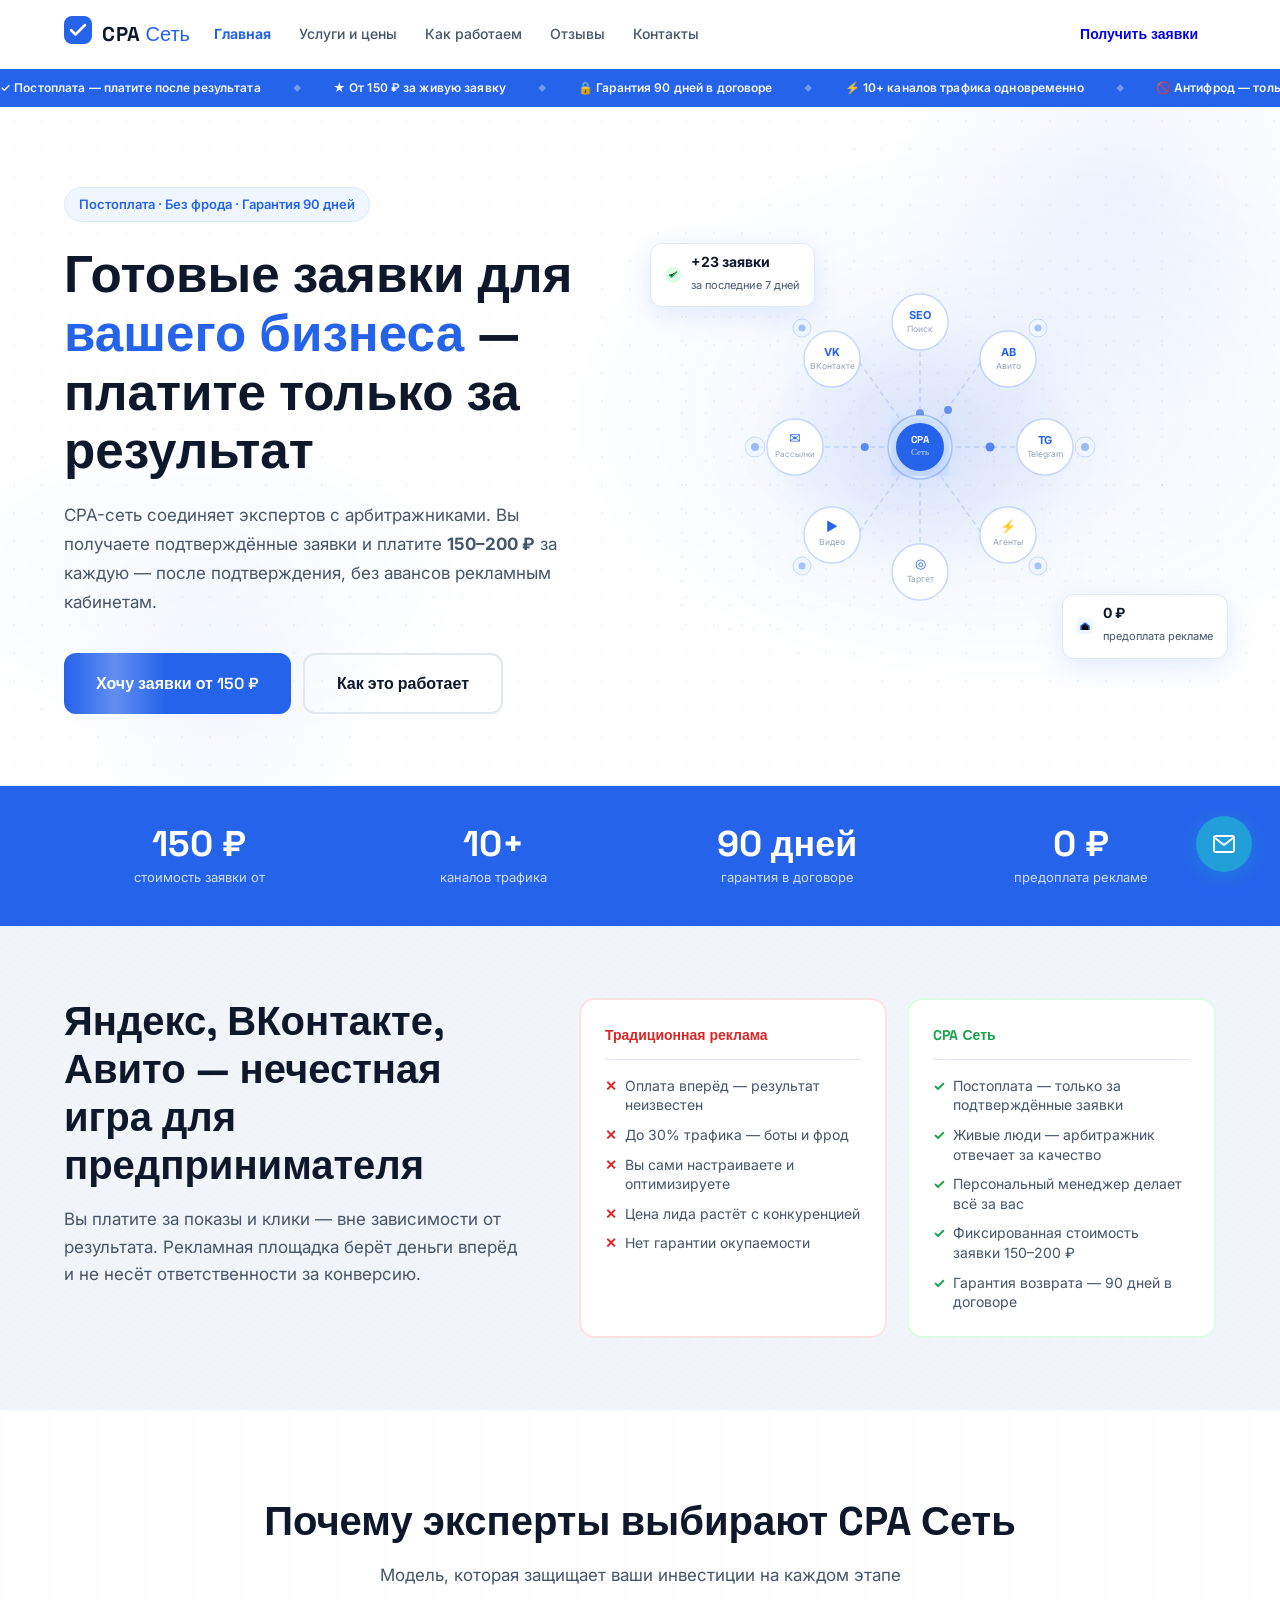
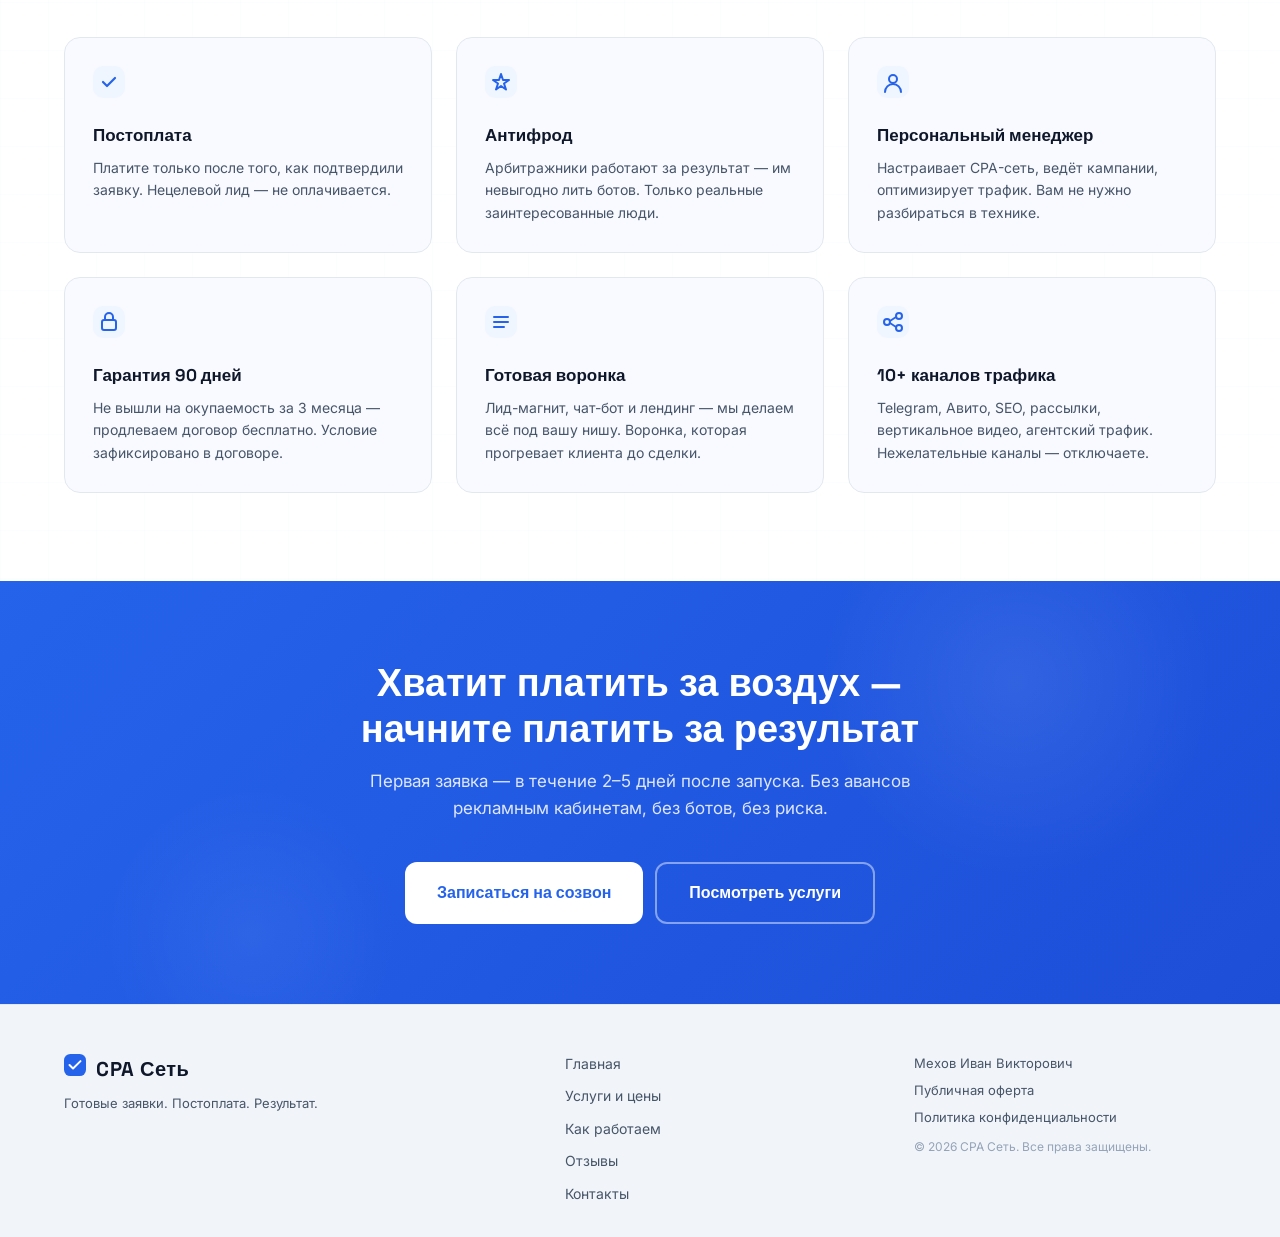
==== commit 044788ef: "Add public offer page and website-creation service (7500 RUB) Co-Authored-By: Claude Sonnet 5 <norep" ====
--- a/index.html
+++ b/index.html
@@ -352,6 +352,7 @@
     </nav>
     <div class="footer__legal">
       <p>Мехов Иван Викторович</p>
+      <p><a href="oferta.html">Публичная оферта</a></p>
       <p><a href="#">Политика конфиденциальности</a></p>
       <p class="footer__copy">© <span id="year"></span> CPA Сеть. Все права защищены.</p>
     </div>
--- a/styles.css
+++ b/styles.css
@@ -329,7 +329,7 @@
 .services .container { padding-top: 72px; }
 .services-grid {
   display: grid;
-  grid-template-columns: repeat(3, 1fr);
+  grid-template-columns: repeat(4, 1fr);
   gap: 24px;
 }
 .service {
@@ -1527,3 +1527,38 @@
   transition: color .2s;
 }
 
+/* ===== LEGAL / TEXT PAGE (oferta) ===== */
+.legal-page { padding: 64px 0 96px; }
+.legal-page__wrap { max-width: 820px; margin: 0 auto; }
+.legal-page__updated { font-size: 13px; color: var(--text-3); margin-bottom: 40px; }
+.legal-page h2 {
+  font-family: 'Space Grotesk', sans-serif;
+  font-weight: 700;
+  font-size: 20px;
+  color: var(--text);
+  margin: 40px 0 14px;
+}
+.legal-page h2:first-of-type { margin-top: 0; }
+.legal-page p {
+  font-size: 15px;
+  color: var(--text-2);
+  line-height: 1.75;
+  margin-bottom: 14px;
+}
+.legal-page ul, .legal-page ol {
+  margin: 0 0 14px 22px;
+  font-size: 15px;
+  color: var(--text-2);
+  line-height: 1.75;
+}
+.legal-page li { margin-bottom: 6px; }
+.legal-page strong { color: var(--text); }
+.legal-page__highlight {
+  background: var(--accent-light);
+  border: 1px solid var(--accent-mid);
+  border-radius: var(--radius-sm);
+  padding: 16px 20px;
+  margin: 0 0 14px;
+}
+.legal-page__highlight p { margin-bottom: 0; color: var(--text); }
+
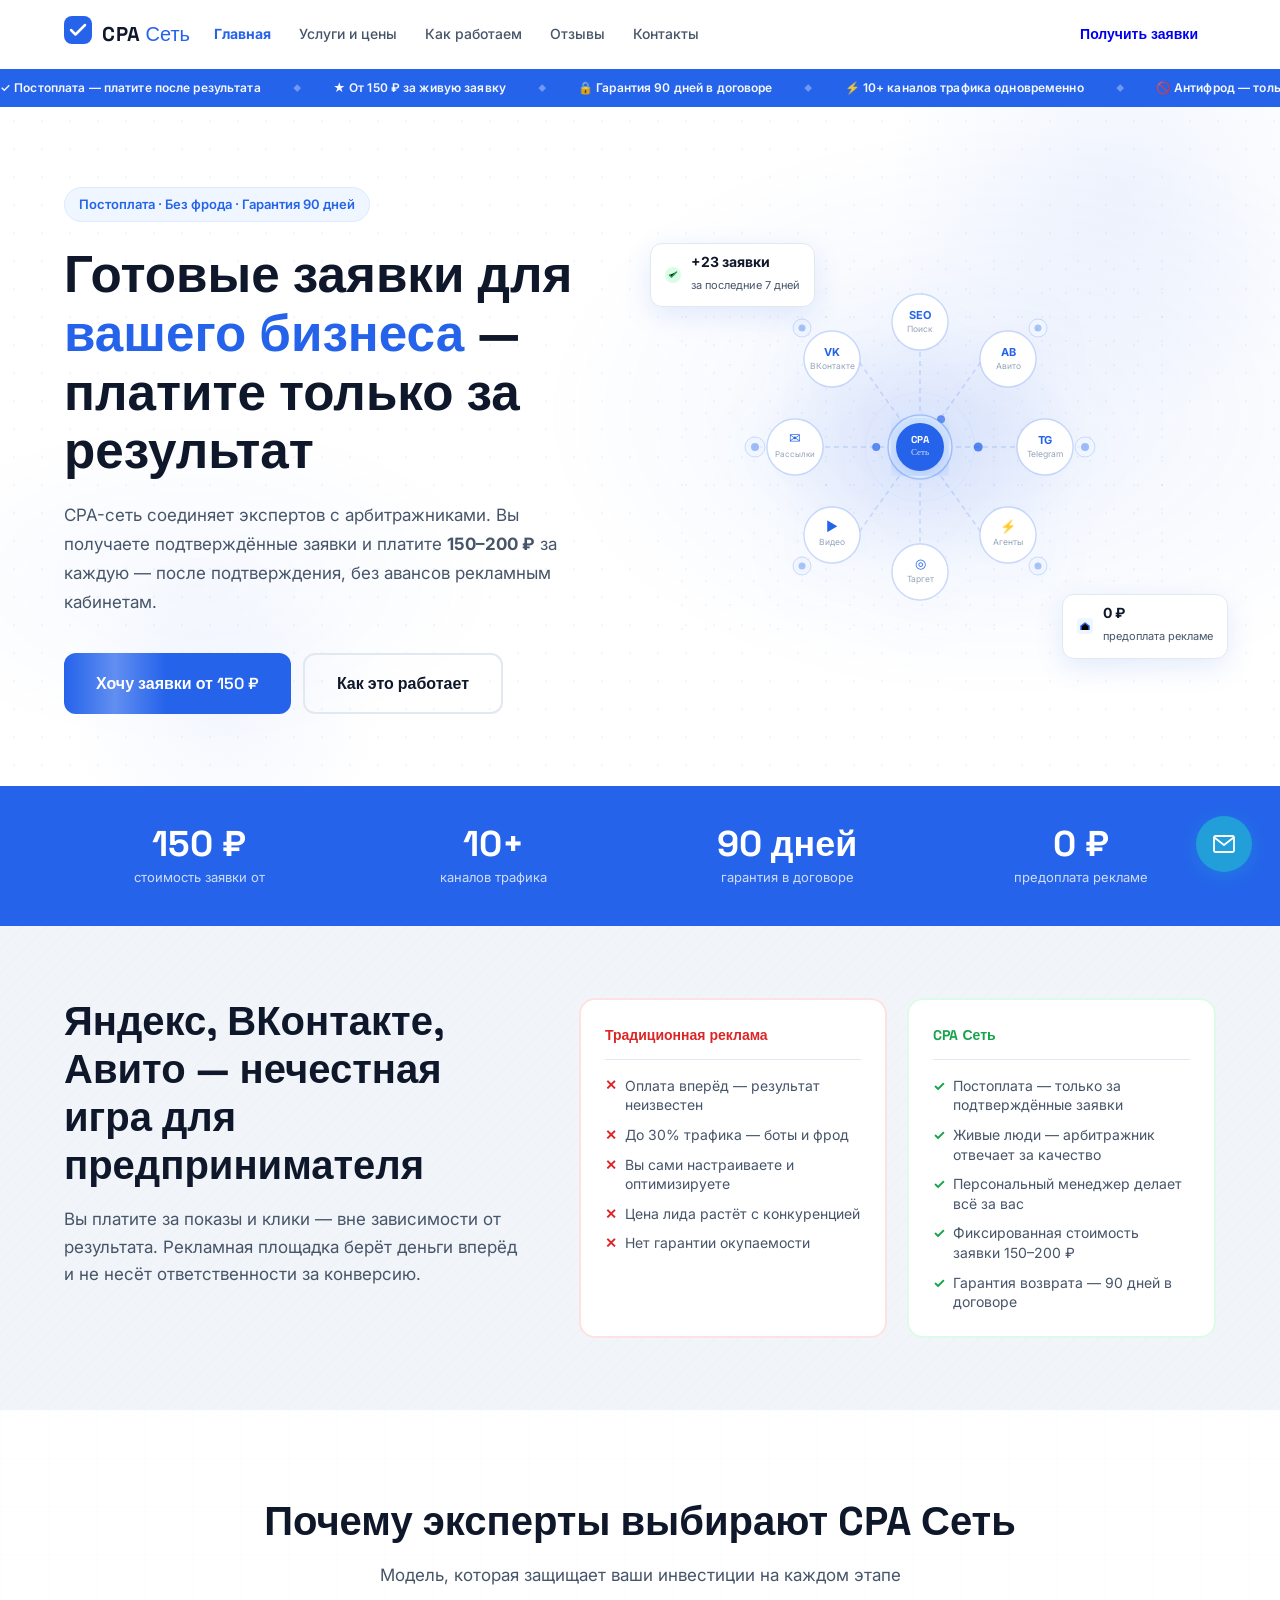
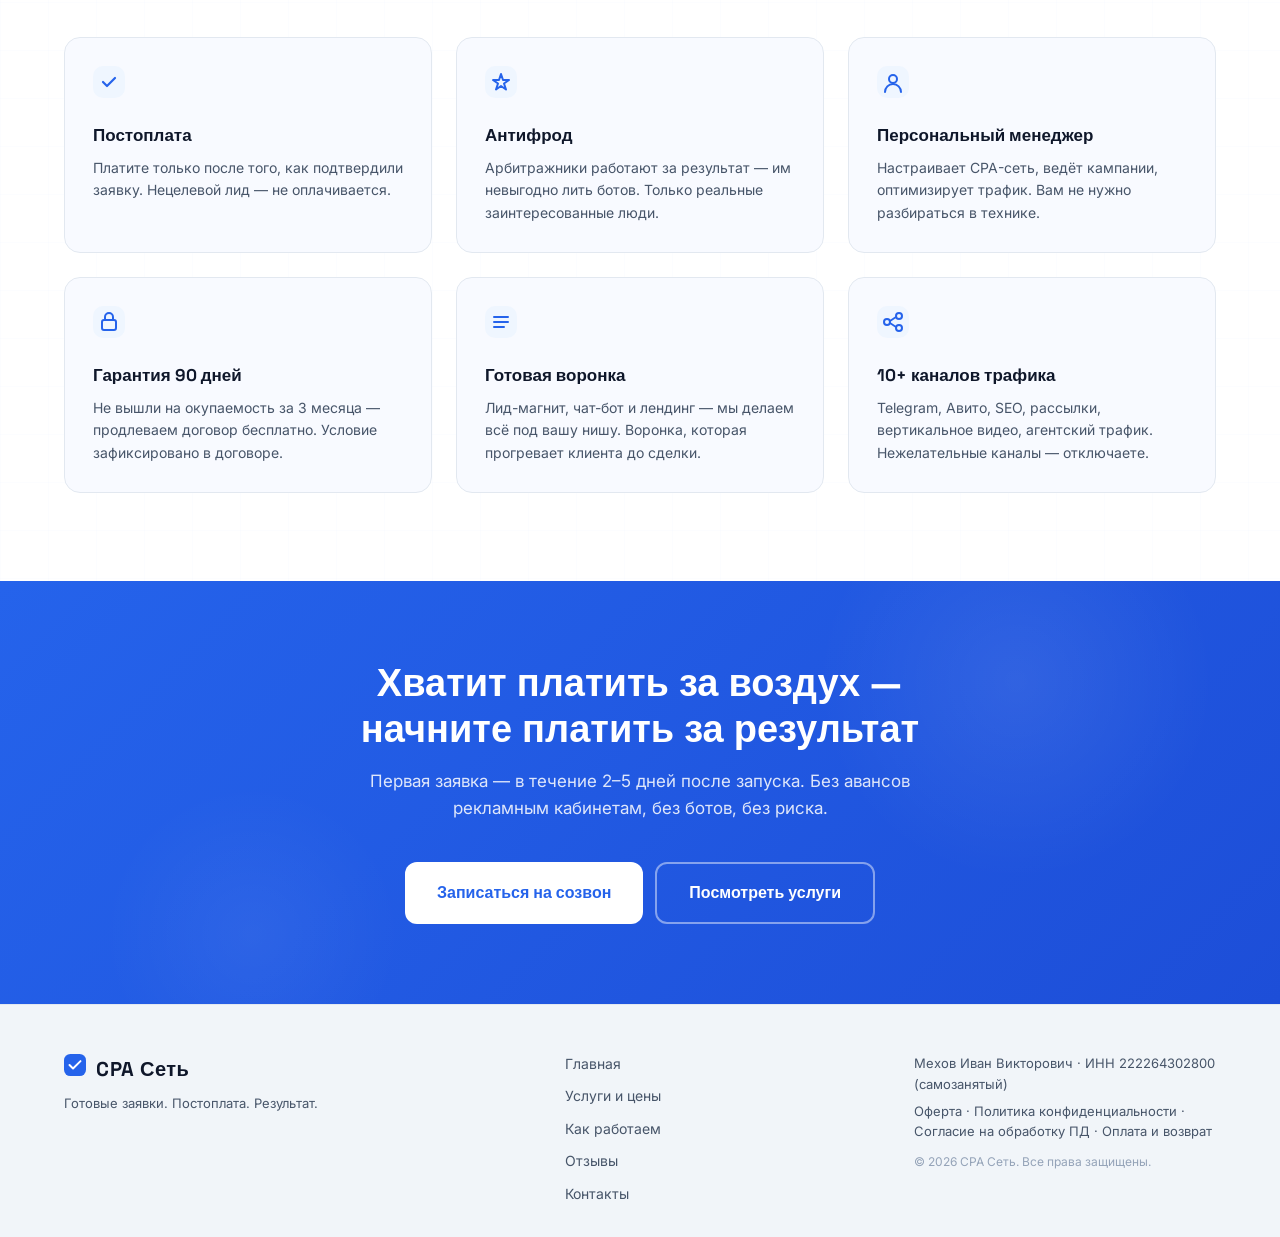
==== commit 9c3b6029: "feat: add full legal docs (oferta, privacy, consent, payment/refund) for self-employed status Заказч" ====
--- a/index.html
+++ b/index.html
@@ -351,9 +351,8 @@
       <a href="contact.html">Контакты</a>
     </nav>
     <div class="footer__legal">
-      <p>Мехов Иван Викторович</p>
-      <p><a href="oferta.html">Публичная оферта</a></p>
-      <p><a href="#">Политика конфиденциальности</a></p>
+      <p>Мехов Иван Викторович · ИНН 222264302800 (самозанятый)</p>
+      <p class="footer__legal-links"><a href="oferta.html">Оферта</a> · <a href="privacy.html">Политика конфиденциальности</a> · <a href="consent.html">Согласие на обработку ПД</a> · <a href="payment.html">Оплата и возврат</a></p>
       <p class="footer__copy">© <span id="year"></span> CPA Сеть. Все права защищены.</p>
     </div>
   </div>
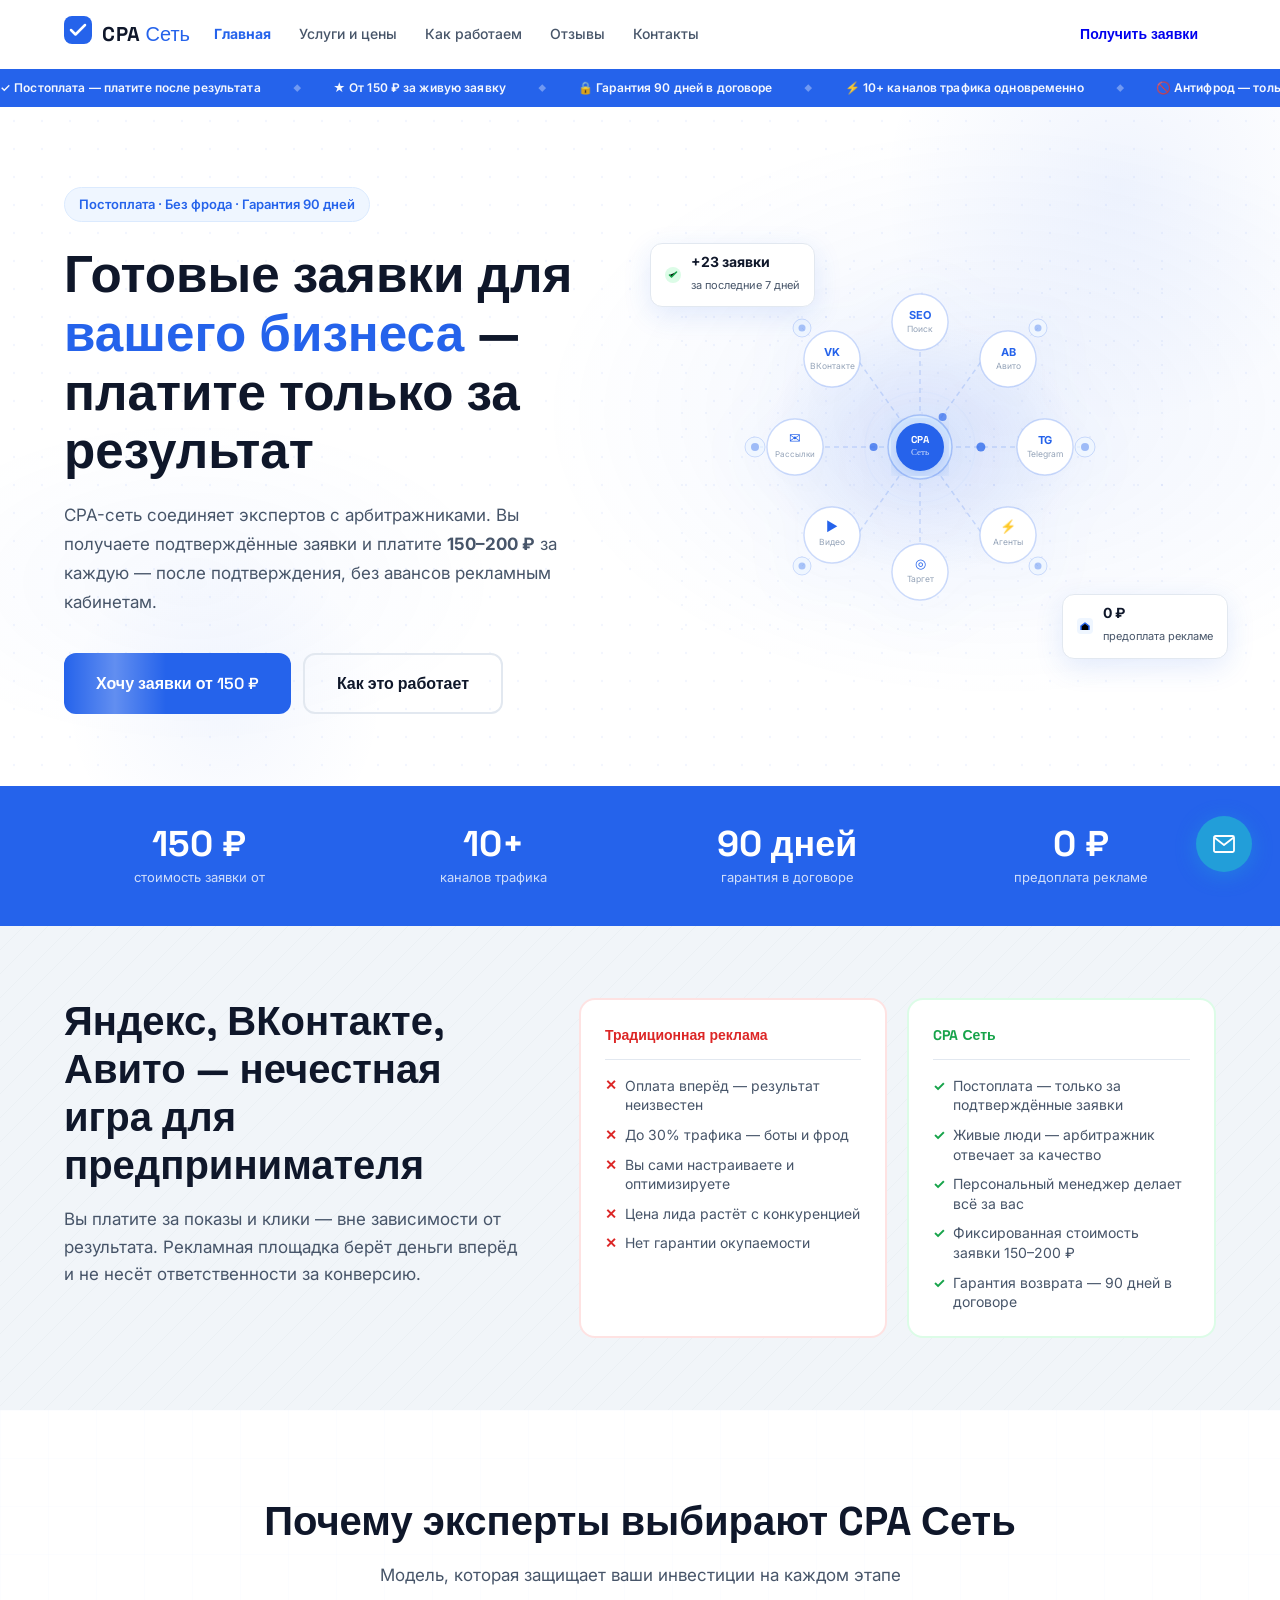
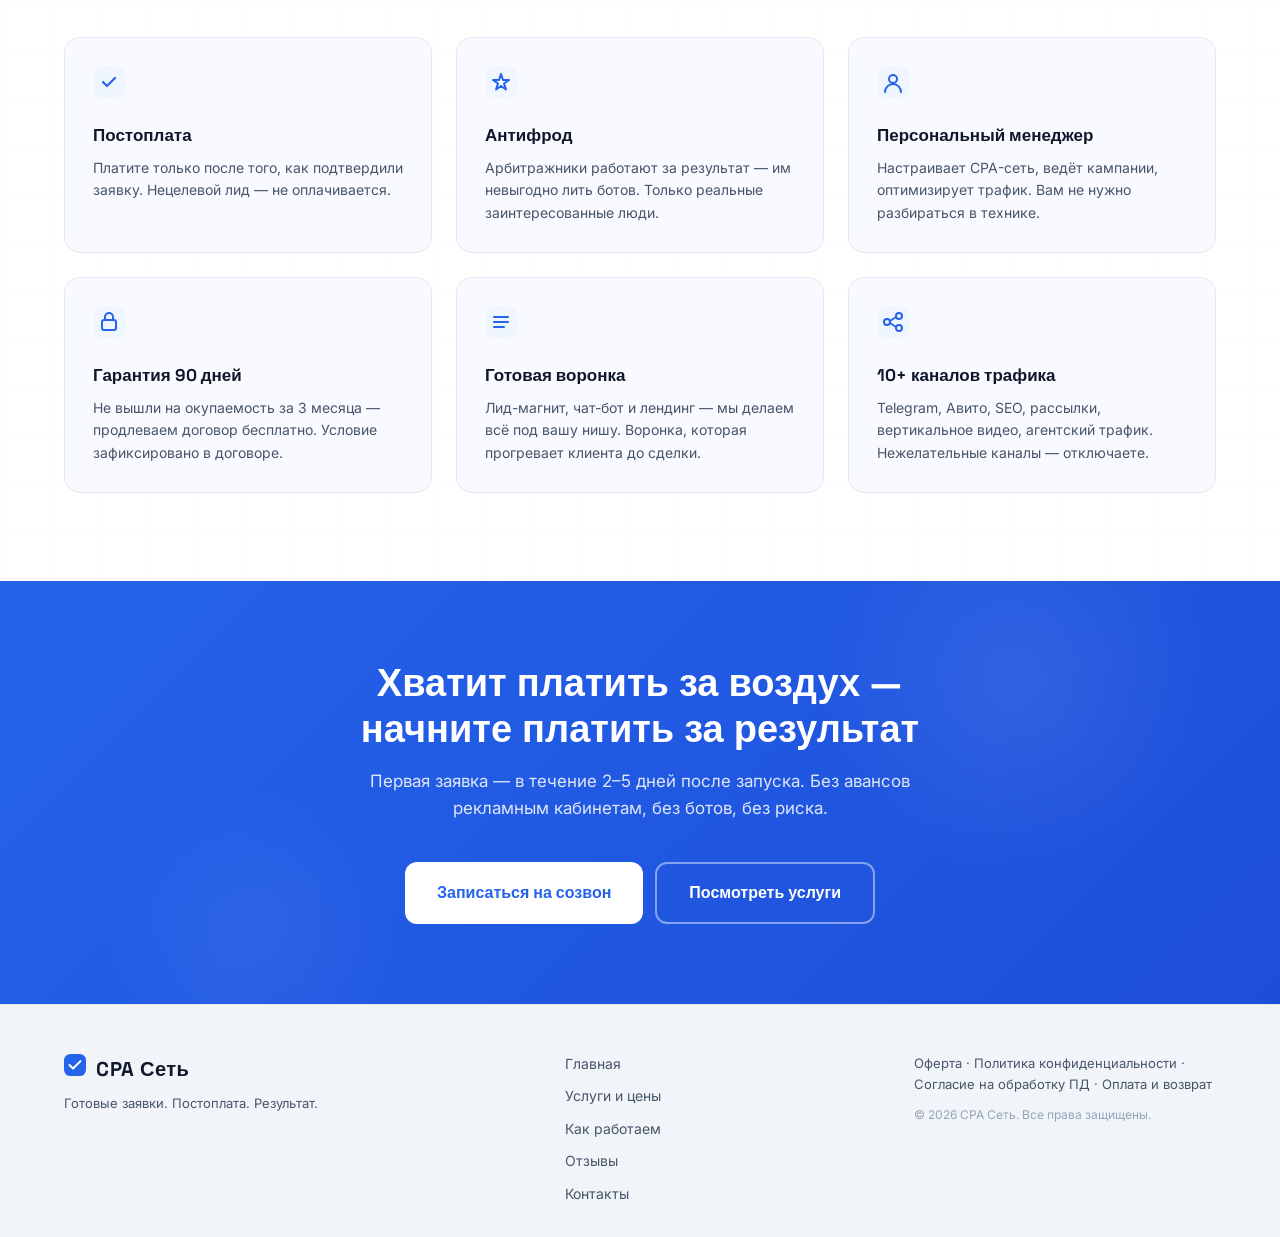
==== commit 4086d02b: "fix: show FIO/INN in footer only on oferta, privacy and contact pages Co-Authored-By: Claude Sonnet " ====
--- a/index.html
+++ b/index.html
@@ -351,7 +351,6 @@
       <a href="contact.html">Контакты</a>
     </nav>
     <div class="footer__legal">
-      <p>Мехов Иван Викторович · ИНН 222264302800 (самозанятый)</p>
       <p class="footer__legal-links"><a href="oferta.html">Оферта</a> · <a href="privacy.html">Политика конфиденциальности</a> · <a href="consent.html">Согласие на обработку ПД</a> · <a href="payment.html">Оплата и возврат</a></p>
       <p class="footer__copy">© <span id="year"></span> CPA Сеть. Все права защищены.</p>
     </div>
